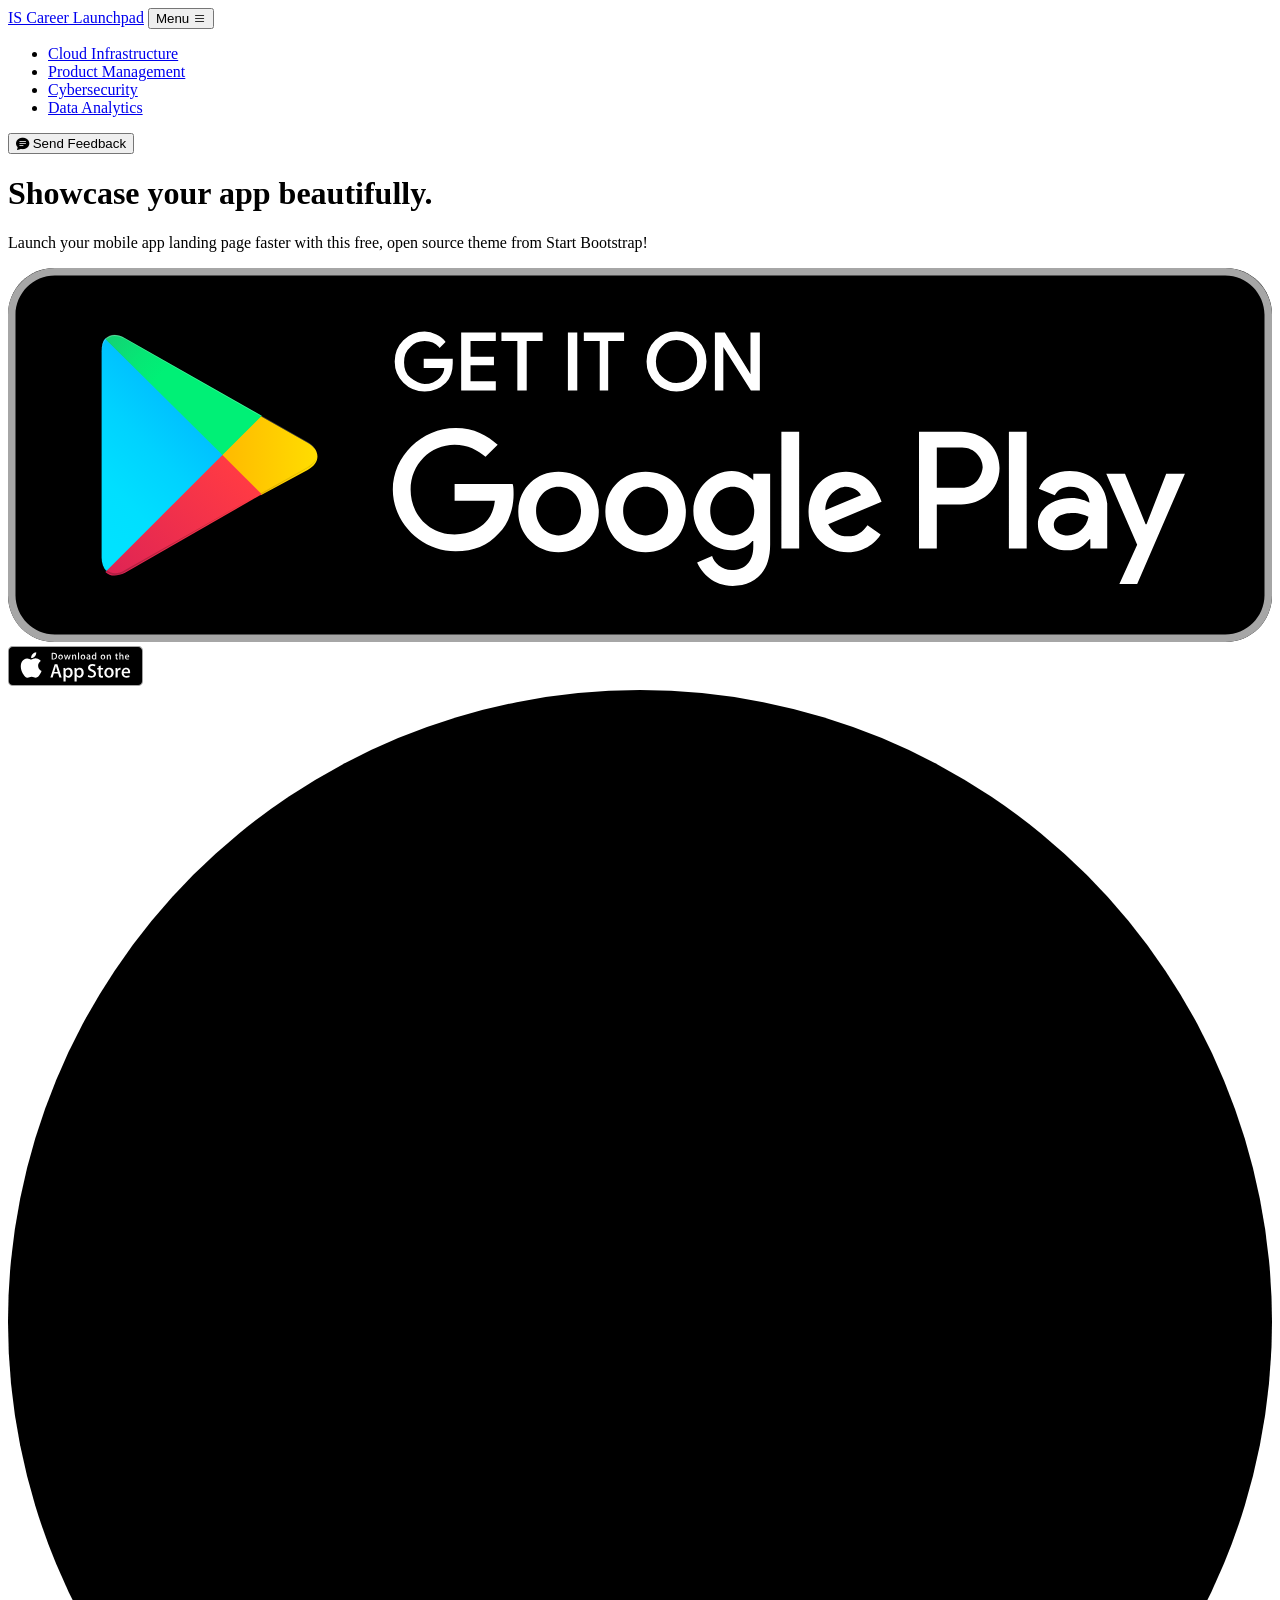
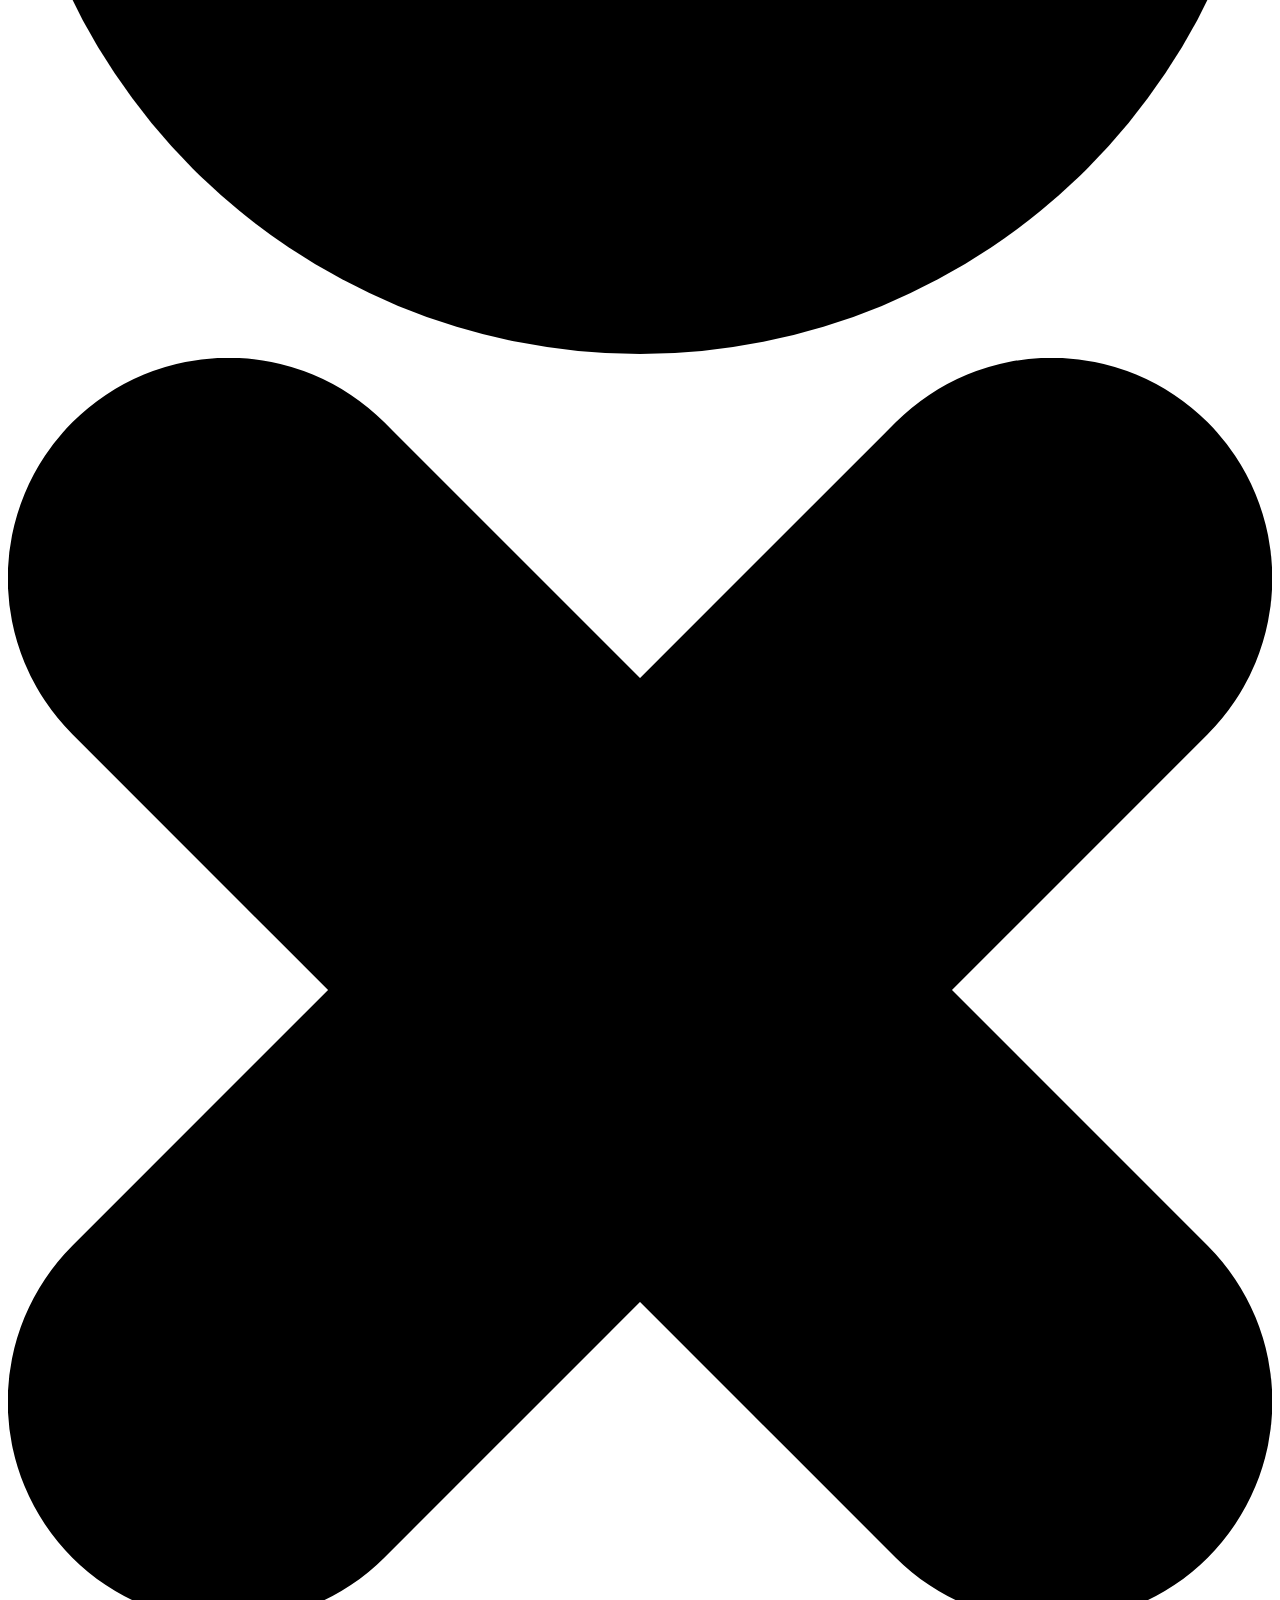
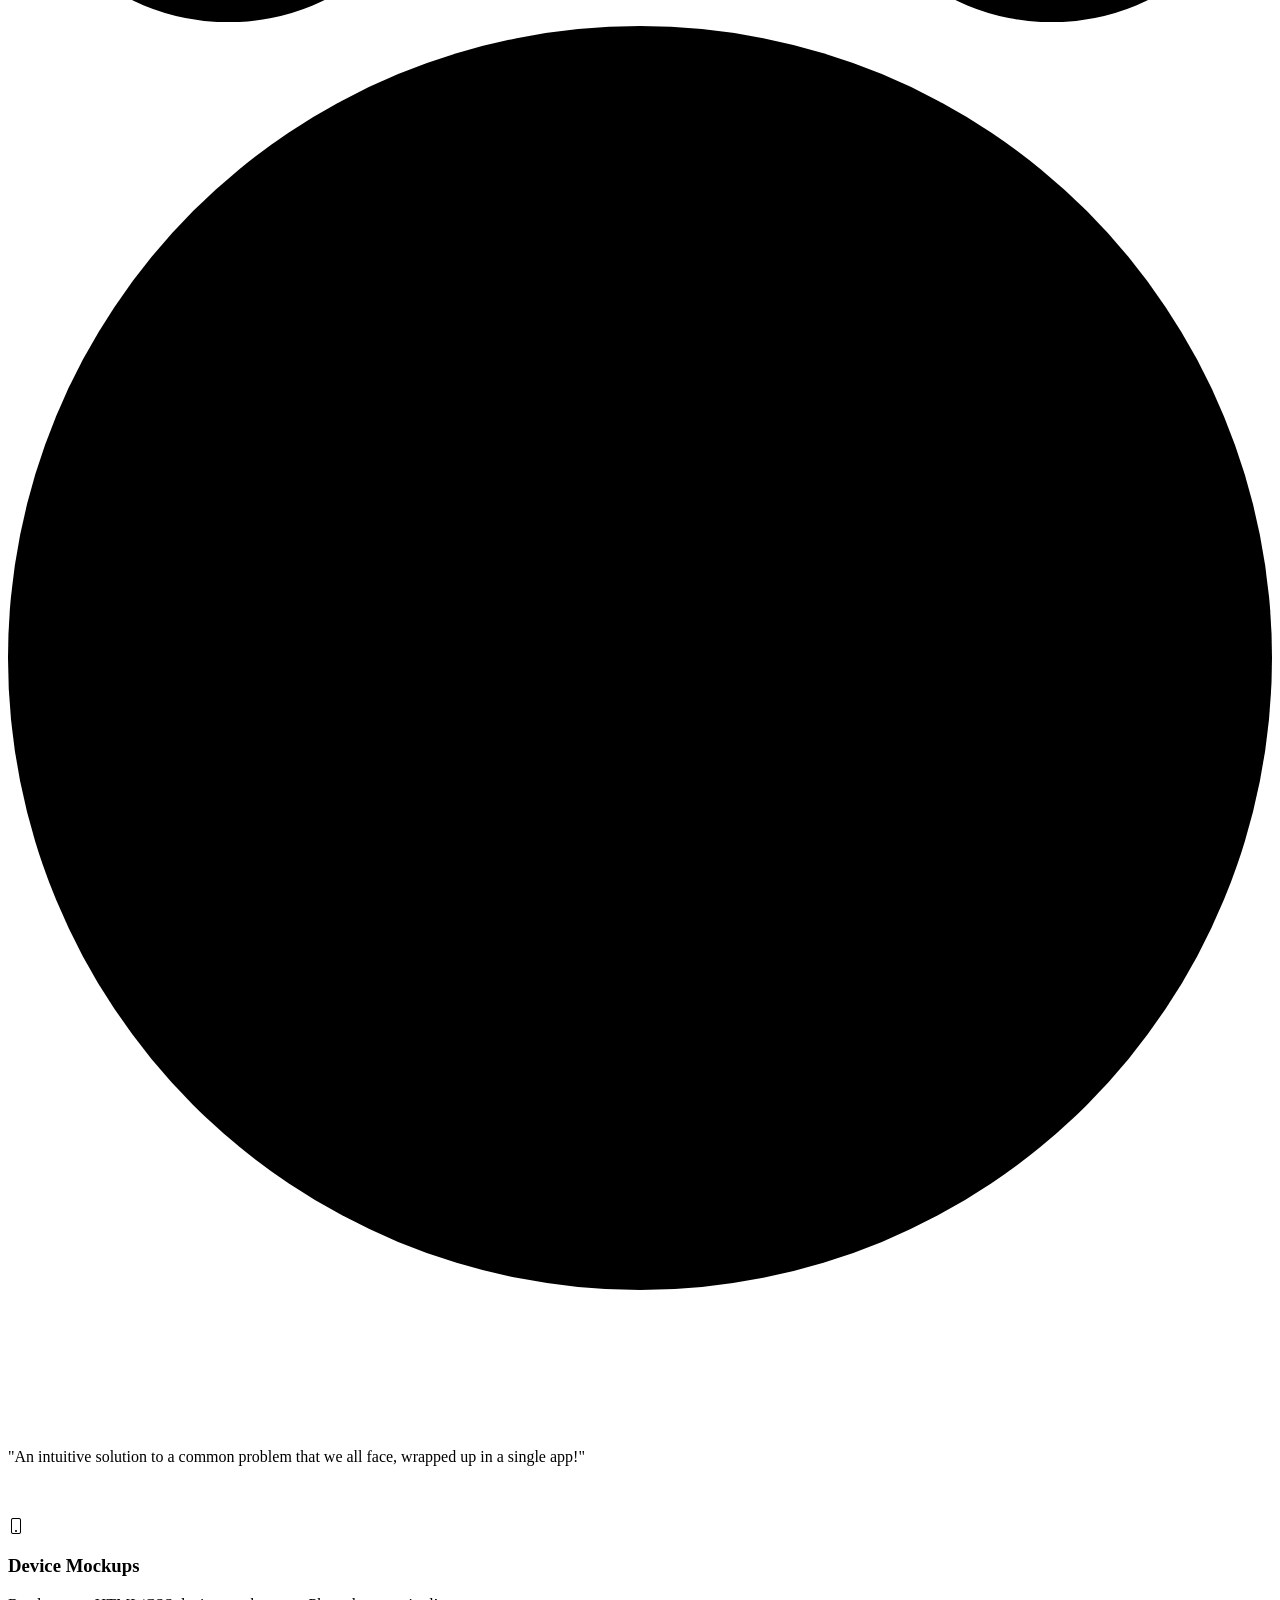
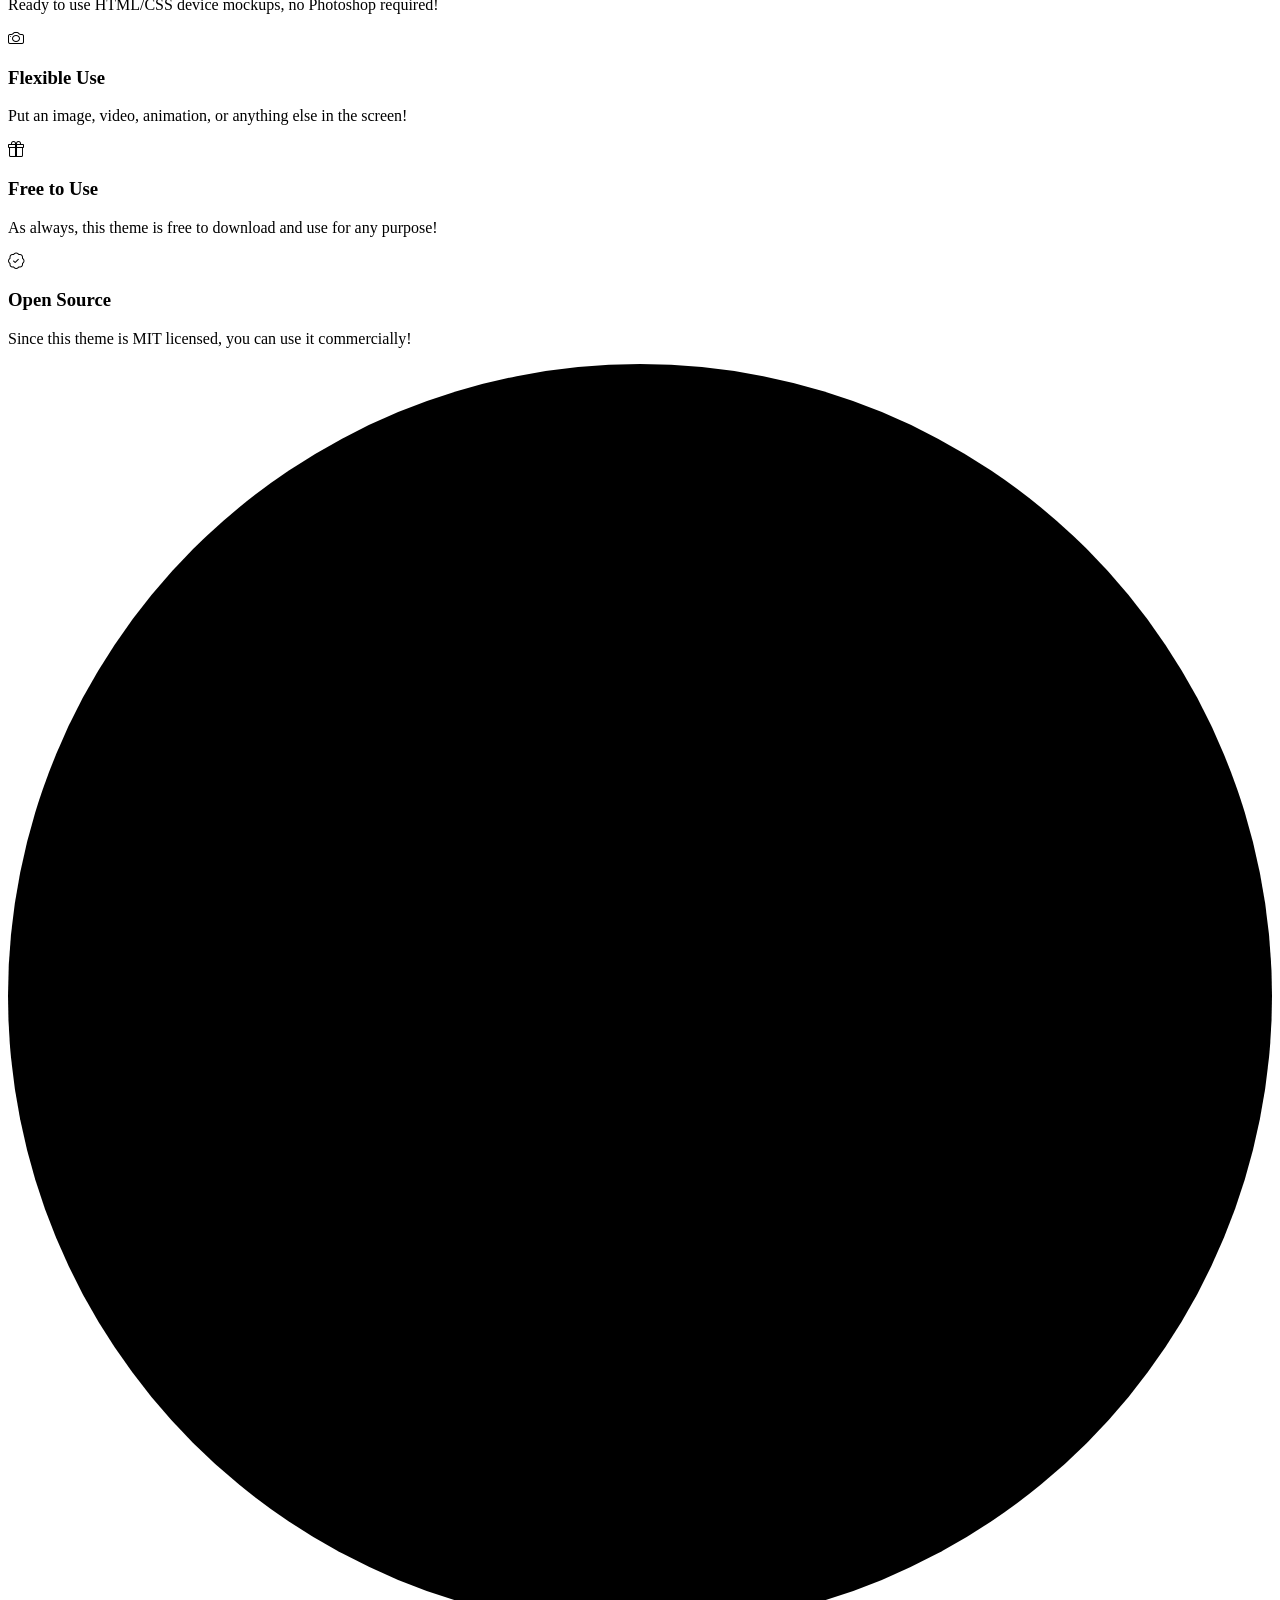
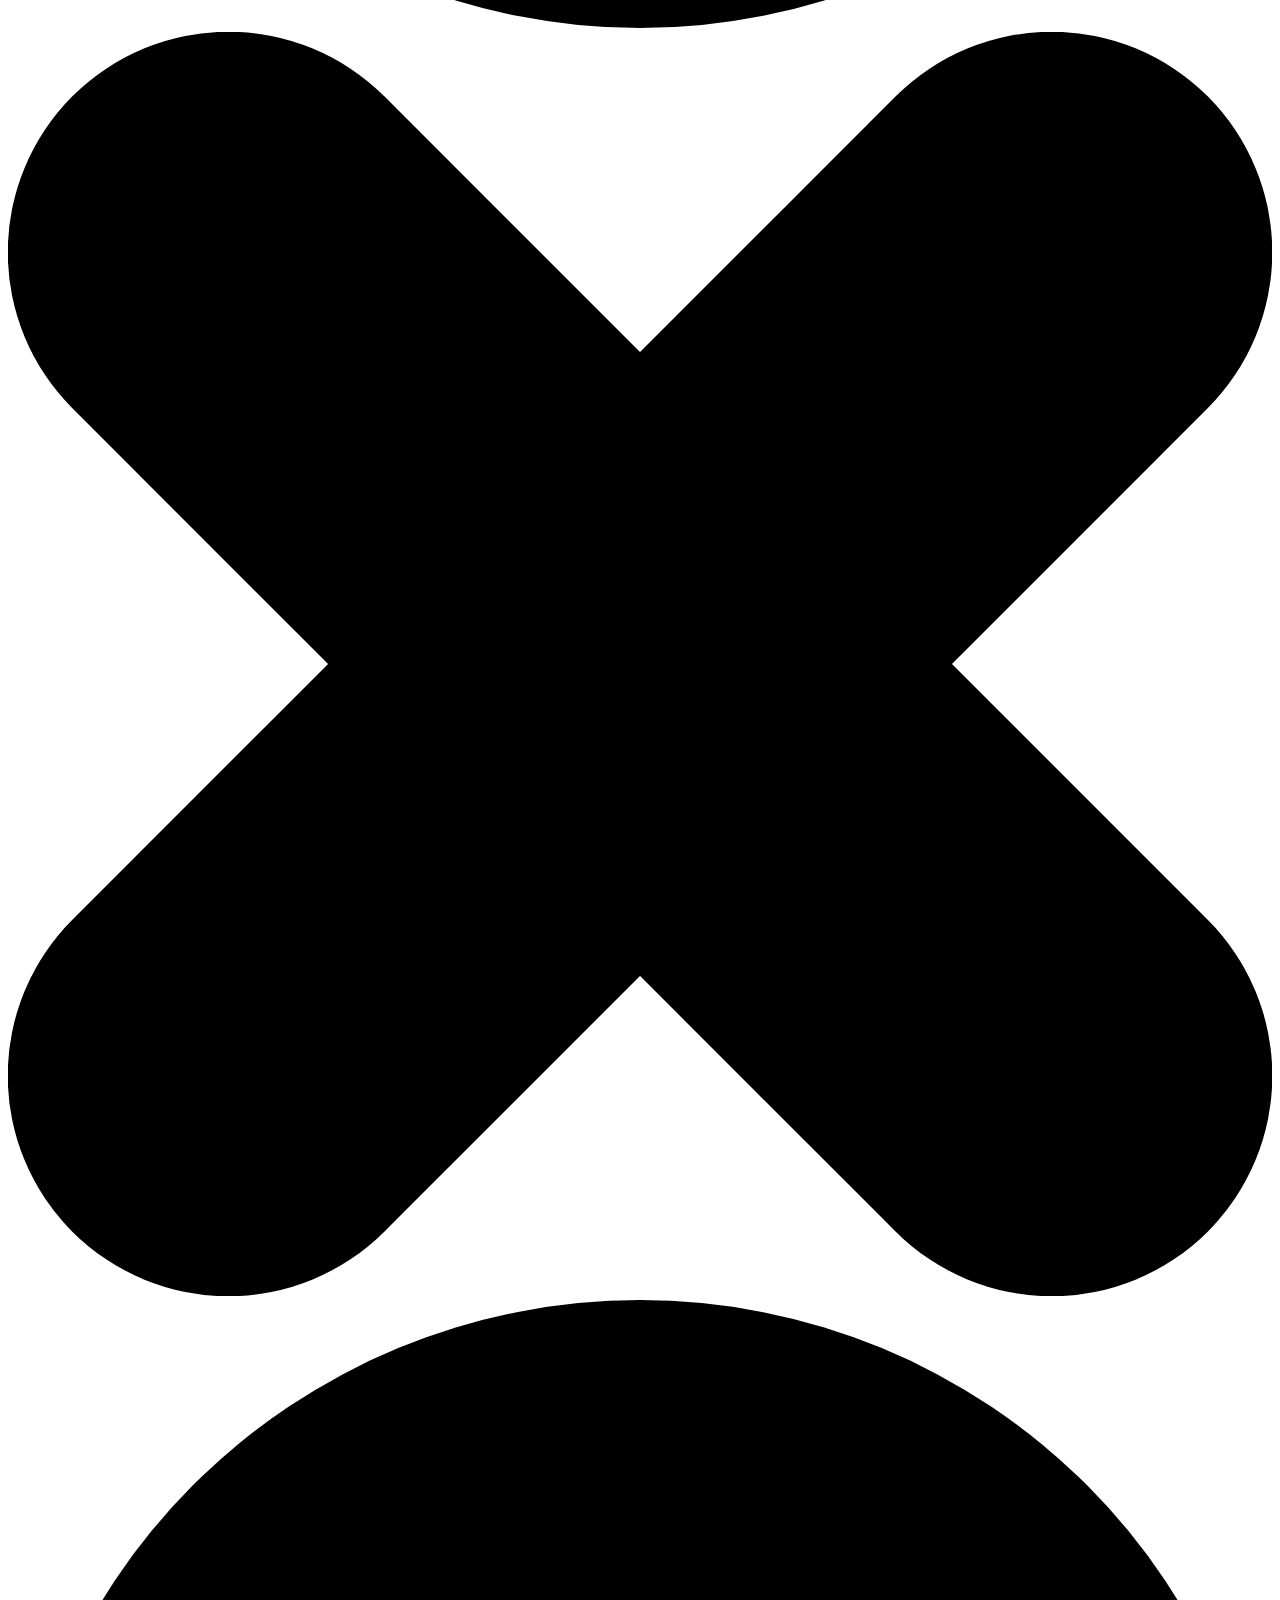
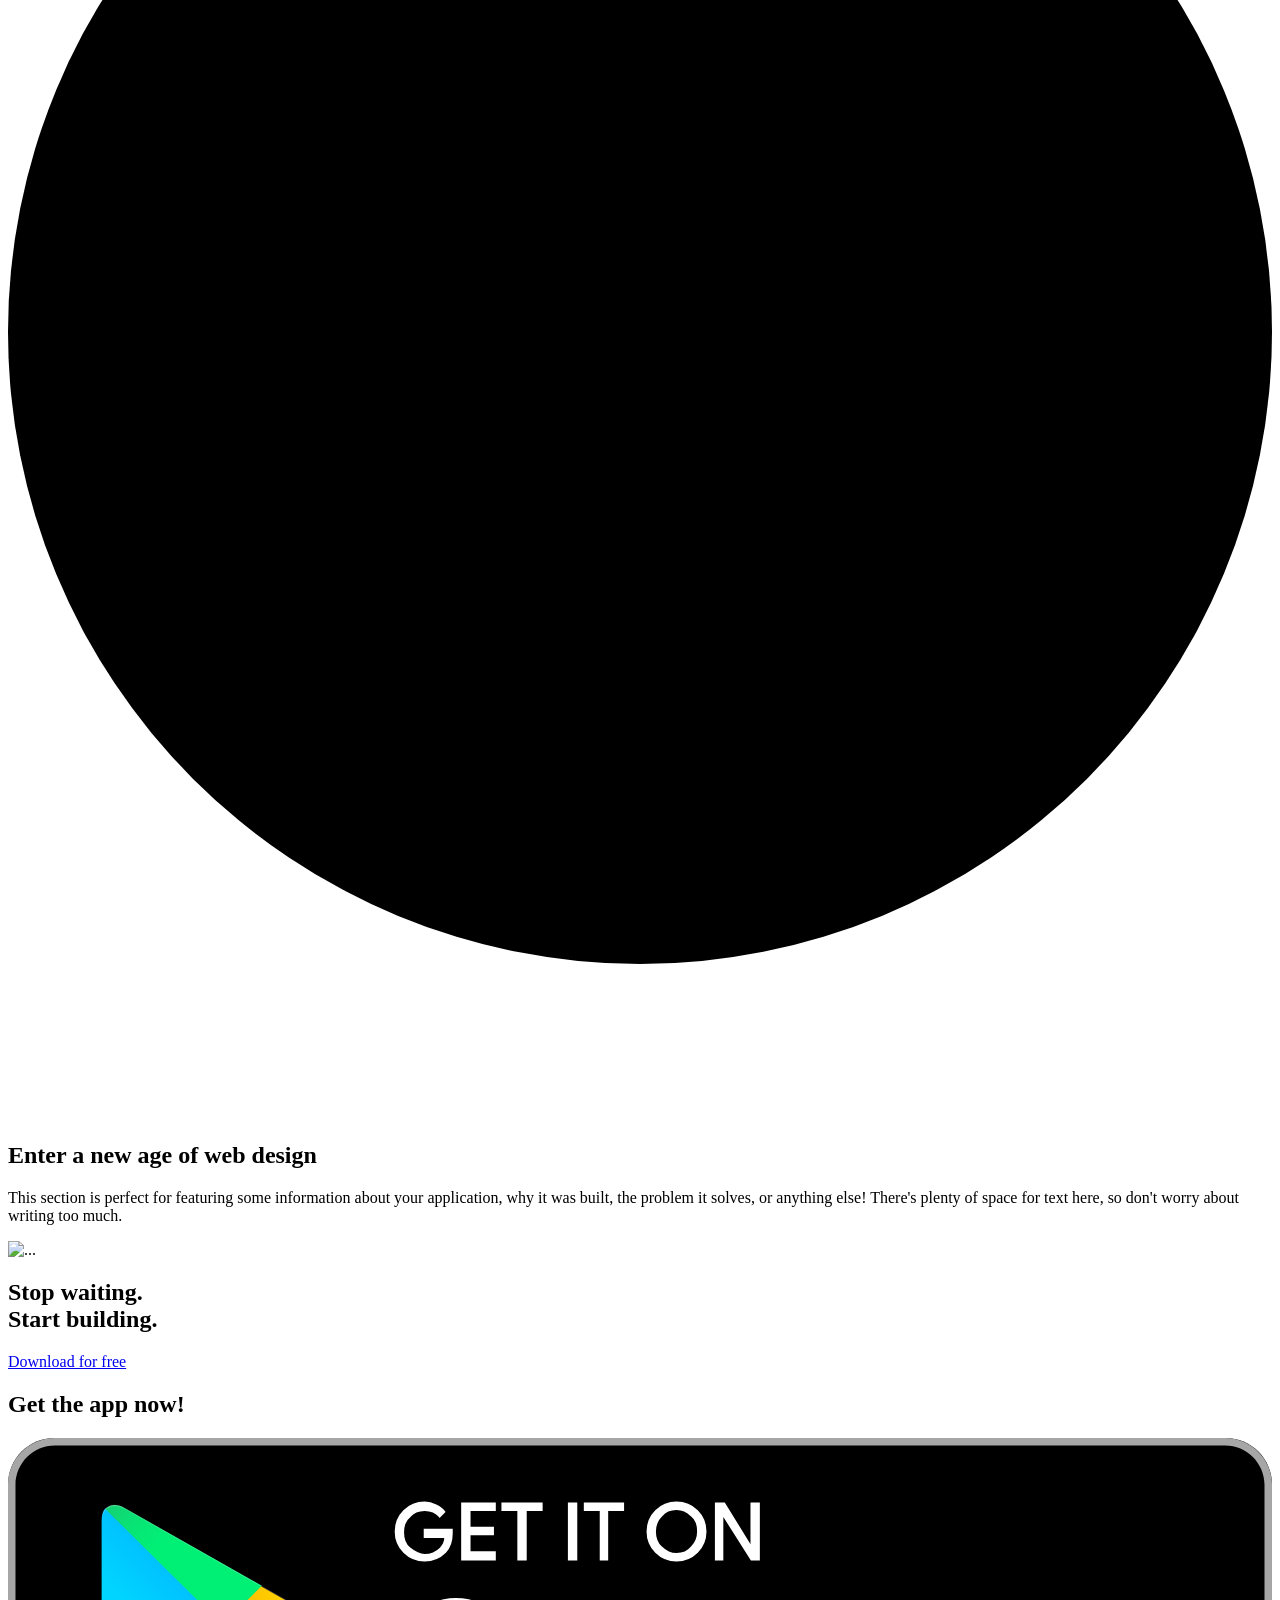
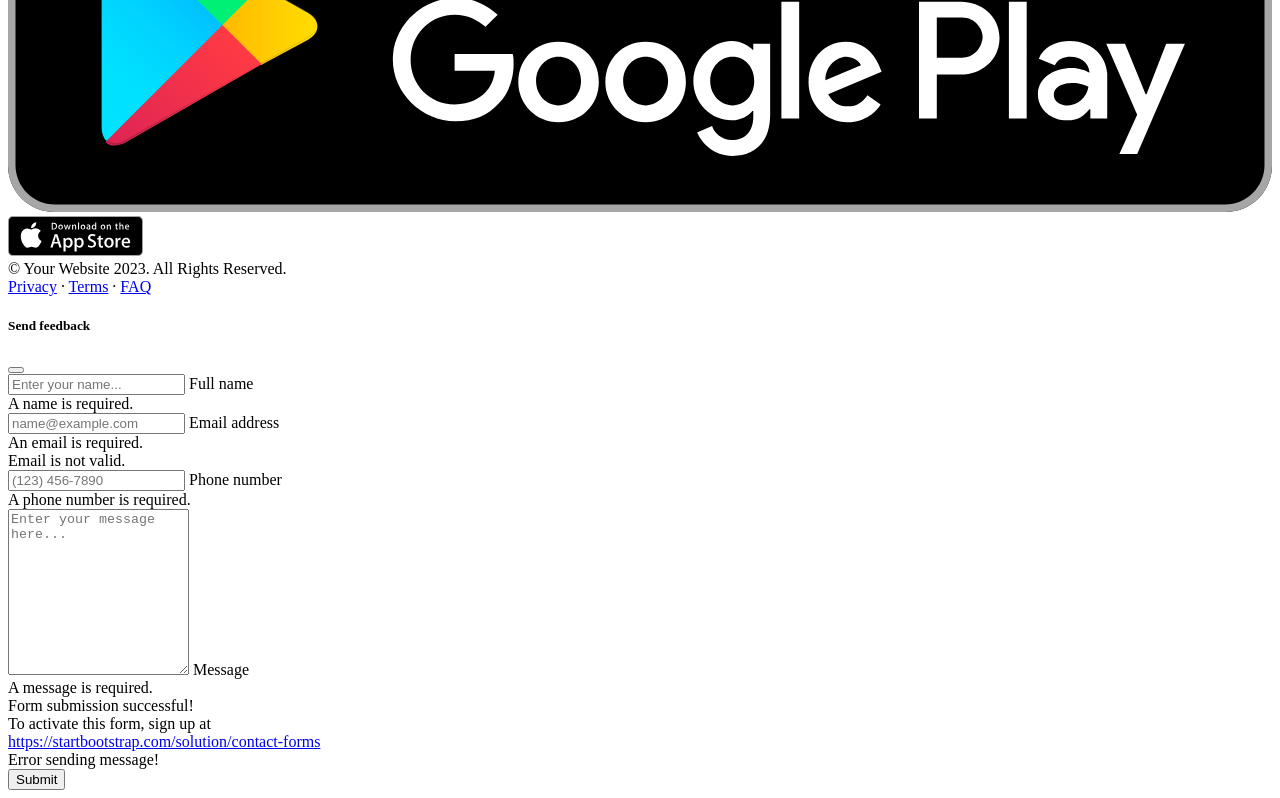
==== index.html @ 911bd3ef "Changed tab title and header names" ====
<!DOCTYPE html>
<html lang="en">
    <head>
        <meta charset="utf-8" />
        <meta name="viewport" content="width=device-width, initial-scale=1, shrink-to-fit=no" />
        <meta name="description" content="Vibe-Coded Site :D" />
        <meta name="author" content="Section 03-01" />
        <title>IS Career Launchpad</title>
        <link rel="icon" type="image/x-icon" href="assets/favicon.ico" />
        <!-- Bootstrap icons-->
        <link href="https://cdn.jsdelivr.net/npm/bootstrap-icons@1.5.0/font/bootstrap-icons.css" rel="stylesheet" />
        <!-- Google fonts-->
        <link rel="preconnect" href="https://fonts.gstatic.com" />
        <link href="https://fonts.googleapis.com/css2?family=Newsreader:ital,wght@0,600;1,600&amp;display=swap" rel="stylesheet" />
        <link href="https://fonts.googleapis.com/css2?family=Mulish:ital,wght@0,300;0,500;0,600;0,700;1,300;1,500;1,600;1,700&amp;display=swap" rel="stylesheet" />
        <link href="https://fonts.googleapis.com/css2?family=Kanit:ital,wght@0,400;1,400&amp;display=swap" rel="stylesheet" />
        <!-- Core theme CSS (includes Bootstrap)-->
        <link href="css/styles.css" rel="stylesheet" />
    </head>
    <body id="page-top">
        <!-- Navigation-->
        <nav class="navbar navbar-expand-lg navbar-light fixed-top shadow-sm" id="mainNav">
            <div class="container px-5">
                <a class="navbar-brand fw-bold" href="#page-top">IS Career Launchpad</a>
                <button class="navbar-toggler" type="button" data-bs-toggle="collapse" data-bs-target="#navbarResponsive" aria-controls="navbarResponsive" aria-expanded="false" aria-label="Toggle navigation">
                    Menu
                    <i class="bi-list"></i>
                </button>
                <div class="collapse navbar-collapse" id="navbarResponsive">
                    <ul class="navbar-nav ms-auto me-4 my-3 my-lg-0">
                        <li class="nav-item"><a class="nav-link me-lg-3" href="/pages/cloud.html">Cloud Infrastructure</a></li>
                        <li class="nav-item"><a class="nav-link me-lg-3" href="/pages/product.html">Product Management</a></li>
                        <li class="nav-item"><a class="nav-link me-lg-3" href="/pages/cyber.html">Cybersecurity</a></li>
                        <li class="nav-item"><a class="nav-link me-lg-3" href="/pages/data.html">Data Analytics</a></li>
                    </ul>
                    <button class="btn btn-primary rounded-pill px-3 mb-2 mb-lg-0" data-bs-toggle="modal" data-bs-target="#feedbackModal">
                        <span class="d-flex align-items-center">
                            <i class="bi-chat-text-fill me-2"></i>
                            <span class="small">Send Feedback</span>
                        </span>
                    </button>
                </div>
            </div>
        </nav>
        <!-- Mashead header-->
        <header class="masthead">
            <div class="container px-5">
                <div class="row gx-5 align-items-center">
                    <div class="col-lg-6">
                        <!-- Mashead text and app badges-->
                        <div class="mb-5 mb-lg-0 text-center text-lg-start">
                            <h1 class="display-1 lh-1 mb-3">Showcase your app beautifully.</h1>
                            <p class="lead fw-normal text-muted mb-5">Launch your mobile app landing page faster with this free, open source theme from Start Bootstrap!</p>
                            <div class="d-flex flex-column flex-lg-row align-items-center">
                                <a class="me-lg-3 mb-4 mb-lg-0" href="#!"><img class="app-badge" src="assets/img/google-play-badge.svg" alt="..." /></a>
                                <a href="#!"><img class="app-badge" src="assets/img/app-store-badge.svg" alt="..." /></a>
                            </div>
                        </div>
                    </div>
                    <div class="col-lg-6">
                        <!-- Masthead device mockup feature-->
                        <div class="masthead-device-mockup">
                            <svg class="circle" viewBox="0 0 100 100" xmlns="http://www.w3.org/2000/svg">
                                <defs>
                                    <linearGradient id="circleGradient" gradientTransform="rotate(45)">
                                        <stop class="gradient-start-color" offset="0%"></stop>
                                        <stop class="gradient-end-color" offset="100%"></stop>
                                    </linearGradient>
                                </defs>
                                <circle cx="50" cy="50" r="50"></circle></svg
                            ><svg class="shape-1 d-none d-sm-block" viewBox="0 0 240.83 240.83" xmlns="http://www.w3.org/2000/svg">
                                <rect x="-32.54" y="78.39" width="305.92" height="84.05" rx="42.03" transform="translate(120.42 -49.88) rotate(45)"></rect>
                                <rect x="-32.54" y="78.39" width="305.92" height="84.05" rx="42.03" transform="translate(-49.88 120.42) rotate(-45)"></rect></svg
                            ><svg class="shape-2 d-none d-sm-block" viewBox="0 0 100 100" xmlns="http://www.w3.org/2000/svg"><circle cx="50" cy="50" r="50"></circle></svg>
                            <div class="device-wrapper">
                                <div class="device" data-device="iPhoneX" data-orientation="portrait" data-color="black">
                                    <div class="screen bg-black">
                                        <!-- PUT CONTENTS HERE:-->
                                        <!-- * * This can be a video, image, or just about anything else.-->
                                        <!-- * * Set the max width of your media to 100% and the height to-->
                                        <!-- * * 100% like the demo example below.-->
                                        <video muted="muted" autoplay="" loop="" style="max-width: 100%; height: 100%"><source src="assets/img/demo-screen.mp4" type="video/mp4" /></video>
                                    </div>
                                </div>
                            </div>
                        </div>
                    </div>
                </div>
            </div>
        </header>
        <!-- Quote/testimonial aside-->
        <aside class="text-center bg-gradient-primary-to-secondary">
            <div class="container px-5">
                <div class="row gx-5 justify-content-center">
                    <div class="col-xl-8">
                        <div class="h2 fs-1 text-white mb-4">"An intuitive solution to a common problem that we all face, wrapped up in a single app!"</div>
                        <img src="assets/img/tnw-logo.svg" alt="..." style="height: 3rem" />
                    </div>
                </div>
            </div>
        </aside>
        <!-- App features section-->
        <section id="features">
            <div class="container px-5">
                <div class="row gx-5 align-items-center">
                    <div class="col-lg-8 order-lg-1 mb-5 mb-lg-0">
                        <div class="container-fluid px-5">
                            <div class="row gx-5">
                                <div class="col-md-6 mb-5">
                                    <!-- Feature item-->
                                    <div class="text-center">
                                        <i class="bi-phone icon-feature text-gradient d-block mb-3"></i>
                                        <h3 class="font-alt">Device Mockups</h3>
                                        <p class="text-muted mb-0">Ready to use HTML/CSS device mockups, no Photoshop required!</p>
                                    </div>
                                </div>
                                <div class="col-md-6 mb-5">
                                    <!-- Feature item-->
                                    <div class="text-center">
                                        <i class="bi-camera icon-feature text-gradient d-block mb-3"></i>
                                        <h3 class="font-alt">Flexible Use</h3>
                                        <p class="text-muted mb-0">Put an image, video, animation, or anything else in the screen!</p>
                                    </div>
                                </div>
                            </div>
                            <div class="row">
                                <div class="col-md-6 mb-5 mb-md-0">
                                    <!-- Feature item-->
                                    <div class="text-center">
                                        <i class="bi-gift icon-feature text-gradient d-block mb-3"></i>
                                        <h3 class="font-alt">Free to Use</h3>
                                        <p class="text-muted mb-0">As always, this theme is free to download and use for any purpose!</p>
                                    </div>
                                </div>
                                <div class="col-md-6">
                                    <!-- Feature item-->
                                    <div class="text-center">
                                        <i class="bi-patch-check icon-feature text-gradient d-block mb-3"></i>
                                        <h3 class="font-alt">Open Source</h3>
                                        <p class="text-muted mb-0">Since this theme is MIT licensed, you can use it commercially!</p>
                                    </div>
                                </div>
                            </div>
                        </div>
                    </div>
                    <div class="col-lg-4 order-lg-0">
                        <!-- Features section device mockup-->
                        <div class="features-device-mockup">
                            <svg class="circle" viewBox="0 0 100 100" xmlns="http://www.w3.org/2000/svg">
                                <defs>
                                    <linearGradient id="circleGradient" gradientTransform="rotate(45)">
                                        <stop class="gradient-start-color" offset="0%"></stop>
                                        <stop class="gradient-end-color" offset="100%"></stop>
                                    </linearGradient>
                                </defs>
                                <circle cx="50" cy="50" r="50"></circle></svg
                            ><svg class="shape-1 d-none d-sm-block" viewBox="0 0 240.83 240.83" xmlns="http://www.w3.org/2000/svg">
                                <rect x="-32.54" y="78.39" width="305.92" height="84.05" rx="42.03" transform="translate(120.42 -49.88) rotate(45)"></rect>
                                <rect x="-32.54" y="78.39" width="305.92" height="84.05" rx="42.03" transform="translate(-49.88 120.42) rotate(-45)"></rect></svg
                            ><svg class="shape-2 d-none d-sm-block" viewBox="0 0 100 100" xmlns="http://www.w3.org/2000/svg"><circle cx="50" cy="50" r="50"></circle></svg>
                            <div class="device-wrapper">
                                <div class="device" data-device="iPhoneX" data-orientation="portrait" data-color="black">
                                    <div class="screen bg-black">
                                        <!-- PUT CONTENTS HERE:-->
                                        <!-- * * This can be a video, image, or just about anything else.-->
                                        <!-- * * Set the max width of your media to 100% and the height to-->
                                        <!-- * * 100% like the demo example below.-->
                                        <video muted="muted" autoplay="" loop="" style="max-width: 100%; height: 100%"><source src="assets/img/demo-screen.mp4" type="video/mp4" /></video>
                                    </div>
                                </div>
                            </div>
                        </div>
                    </div>
                </div>
            </div>
        </section>
        <!-- Basic features section-->
        <section class="bg-light">
            <div class="container px-5">
                <div class="row gx-5 align-items-center justify-content-center justify-content-lg-between">
                    <div class="col-12 col-lg-5">
                        <h2 class="display-4 lh-1 mb-4">Enter a new age of web design</h2>
                        <p class="lead fw-normal text-muted mb-5 mb-lg-0">This section is perfect for featuring some information about your application, why it was built, the problem it solves, or anything else! There's plenty of space for text here, so don't worry about writing too much.</p>
                    </div>
                    <div class="col-sm-8 col-md-6">
                        <div class="px-5 px-sm-0"><img class="img-fluid rounded-circle" src="https://source.unsplash.com/u8Jn2rzYIps/900x900" alt="..." /></div>
                    </div>
                </div>
            </div>
        </section>
        <!-- Call to action section-->
        <section class="cta">
            <div class="cta-content">
                <div class="container px-5">
                    <h2 class="text-white display-1 lh-1 mb-4">
                        Stop waiting.
                        <br />
                        Start building.
                    </h2>
                    <a class="btn btn-outline-light py-3 px-4 rounded-pill" href="https://startbootstrap.com/theme/new-age" target="_blank">Download for free</a>
                </div>
            </div>
        </section>
        <!-- App badge section-->
        <section class="bg-gradient-primary-to-secondary" id="download">
            <div class="container px-5">
                <h2 class="text-center text-white font-alt mb-4">Get the app now!</h2>
                <div class="d-flex flex-column flex-lg-row align-items-center justify-content-center">
                    <a class="me-lg-3 mb-4 mb-lg-0" href="#!"><img class="app-badge" src="assets/img/google-play-badge.svg" alt="..." /></a>
                    <a href="#!"><img class="app-badge" src="assets/img/app-store-badge.svg" alt="..." /></a>
                </div>
            </div>
        </section>
        <!-- Footer-->
        <footer class="bg-black text-center py-5">
            <div class="container px-5">
                <div class="text-white-50 small">
                    <div class="mb-2">&copy; Your Website 2023. All Rights Reserved.</div>
                    <a href="#!">Privacy</a>
                    <span class="mx-1">&middot;</span>
                    <a href="#!">Terms</a>
                    <span class="mx-1">&middot;</span>
                    <a href="#!">FAQ</a>
                </div>
            </div>
        </footer>
        <!-- Feedback Modal-->
        <div class="modal fade" id="feedbackModal" tabindex="-1" aria-labelledby="feedbackModalLabel" aria-hidden="true">
            <div class="modal-dialog modal-dialog-centered">
                <div class="modal-content">
                    <div class="modal-header bg-gradient-primary-to-secondary p-4">
                        <h5 class="modal-title font-alt text-white" id="feedbackModalLabel">Send feedback</h5>
                        <button class="btn-close btn-close-white" type="button" data-bs-dismiss="modal" aria-label="Close"></button>
                    </div>
                    <div class="modal-body border-0 p-4">
                        <!-- * * * * * * * * * * * * * * *-->
                        <!-- * * SB Forms Contact Form * *-->
                        <!-- * * * * * * * * * * * * * * *-->
                        <!-- This form is pre-integrated with SB Forms.-->
                        <!-- To make this form functional, sign up at-->
                        <!-- https://startbootstrap.com/solution/contact-forms-->
                        <!-- to get an API token!-->
                        <form id="contactForm" data-sb-form-api-token="API_TOKEN">
                            <!-- Name input-->
                            <div class="form-floating mb-3">
                                <input class="form-control" id="name" type="text" placeholder="Enter your name..." data-sb-validations="required" />
                                <label for="name">Full name</label>
                                <div class="invalid-feedback" data-sb-feedback="name:required">A name is required.</div>
                            </div>
                            <!-- Email address input-->
                            <div class="form-floating mb-3">
                                <input class="form-control" id="email" type="email" placeholder="name@example.com" data-sb-validations="required,email" />
                                <label for="email">Email address</label>
                                <div class="invalid-feedback" data-sb-feedback="email:required">An email is required.</div>
                                <div class="invalid-feedback" data-sb-feedback="email:email">Email is not valid.</div>
                            </div>
                            <!-- Phone number input-->
                            <div class="form-floating mb-3">
                                <input class="form-control" id="phone" type="tel" placeholder="(123) 456-7890" data-sb-validations="required" />
                                <label for="phone">Phone number</label>
                                <div class="invalid-feedback" data-sb-feedback="phone:required">A phone number is required.</div>
                            </div>
                            <!-- Message input-->
                            <div class="form-floating mb-3">
                                <textarea class="form-control" id="message" type="text" placeholder="Enter your message here..." style="height: 10rem" data-sb-validations="required"></textarea>
                                <label for="message">Message</label>
                                <div class="invalid-feedback" data-sb-feedback="message:required">A message is required.</div>
                            </div>
                            <!-- Submit success message-->
                            <!---->
                            <!-- This is what your users will see when the form-->
                            <!-- has successfully submitted-->
                            <div class="d-none" id="submitSuccessMessage">
                                <div class="text-center mb-3">
                                    <div class="fw-bolder">Form submission successful!</div>
                                    To activate this form, sign up at
                                    <br />
                                    <a href="https://startbootstrap.com/solution/contact-forms">https://startbootstrap.com/solution/contact-forms</a>
                                </div>
                            </div>
                            <!-- Submit error message-->
                            <!---->
                            <!-- This is what your users will see when there is-->
                            <!-- an error submitting the form-->
                            <div class="d-none" id="submitErrorMessage"><div class="text-center text-danger mb-3">Error sending message!</div></div>
                            <!-- Submit Button-->
                            <div class="d-grid"><button class="btn btn-primary rounded-pill btn-lg disabled" id="submitButton" type="submit">Submit</button></div>
                        </form>
                    </div>
                </div>
            </div>
        </div>
        <!-- Bootstrap core JS-->
        <script src="https://cdn.jsdelivr.net/npm/bootstrap@5.2.3/dist/js/bootstrap.bundle.min.js"></script>
        <!-- Core theme JS-->
        <script src="js/scripts.js"></script>
        <!-- * * * * * * * * * * * * * * * * * * * * * * * * * * * * * * * * * * * * * * * *-->
        <!-- * *                               SB Forms JS                               * *-->
        <!-- * * Activate your form at https://startbootstrap.com/solution/contact-forms * *-->
        <!-- * * * * * * * * * * * * * * * * * * * * * * * * * * * * * * * * * * * * * * * *-->
        <script src="https://cdn.startbootstrap.com/sb-forms-latest.js"></script>
    </body>
</html>
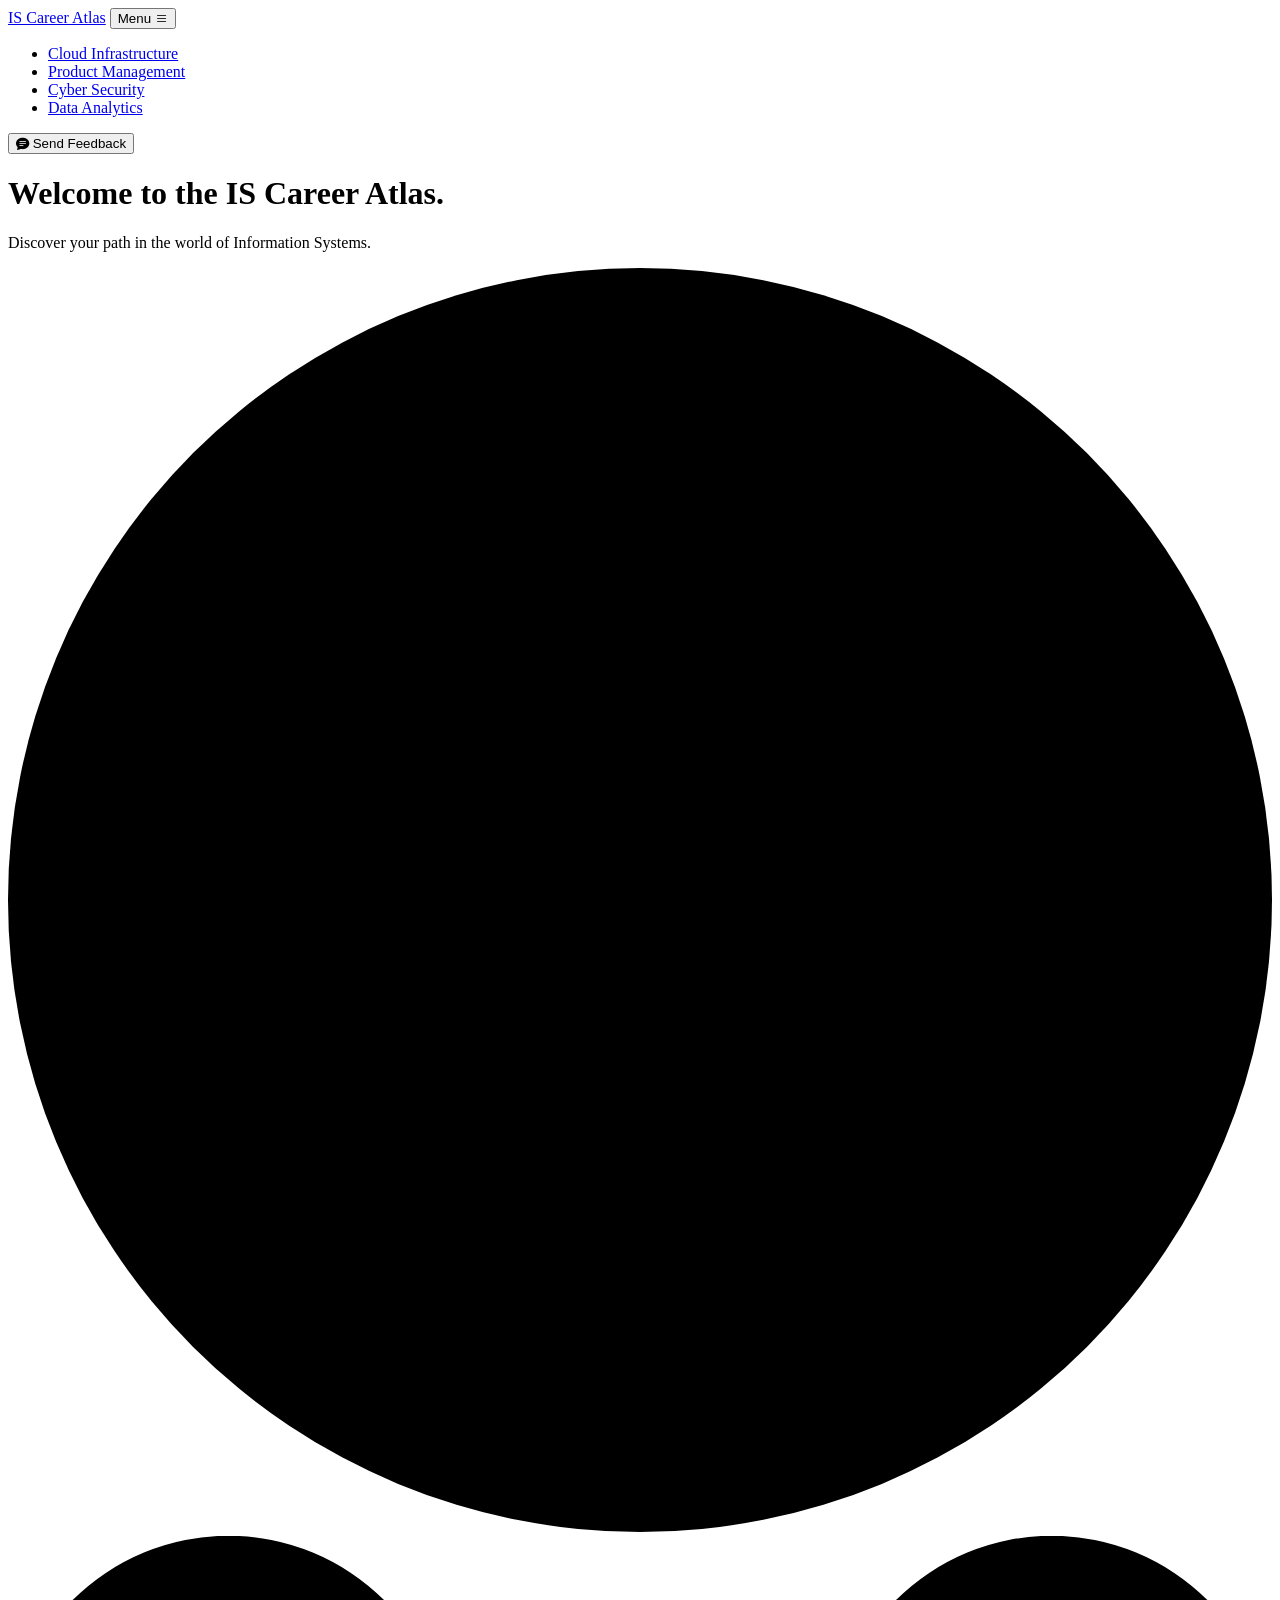
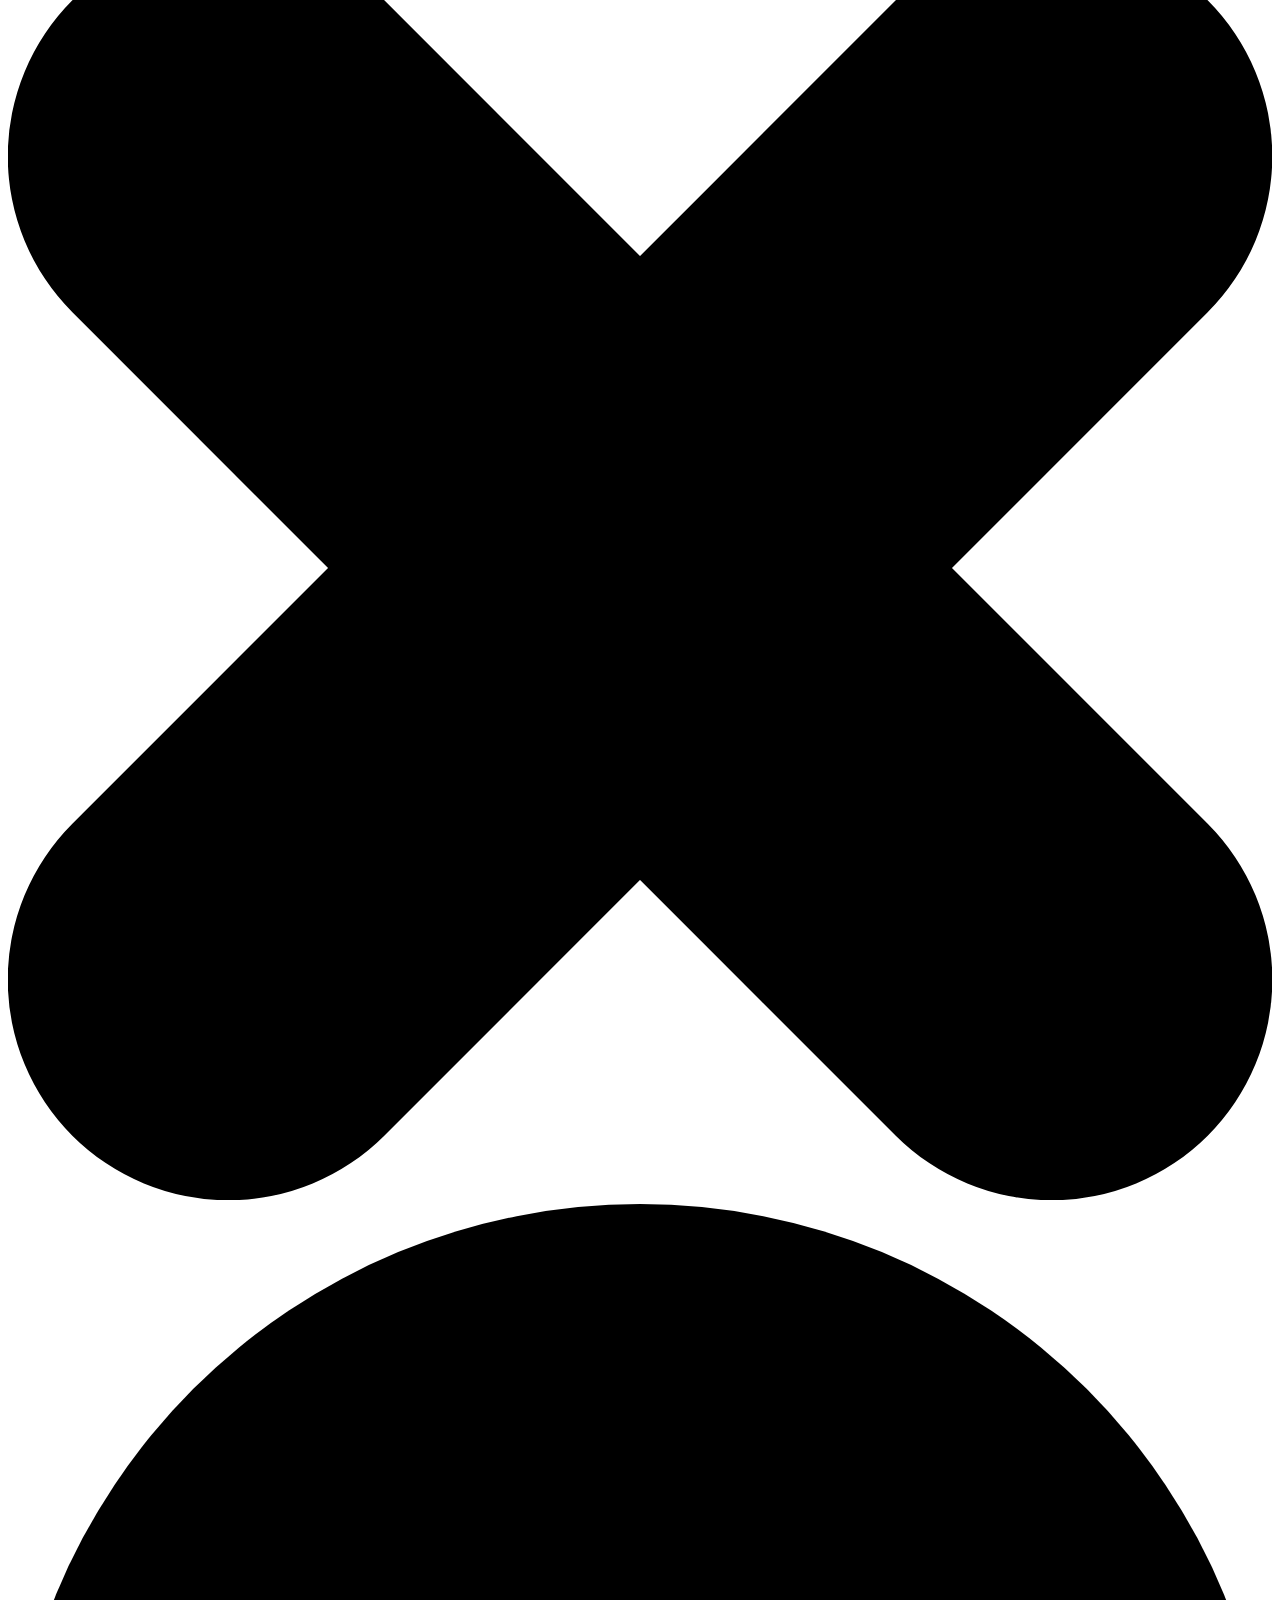
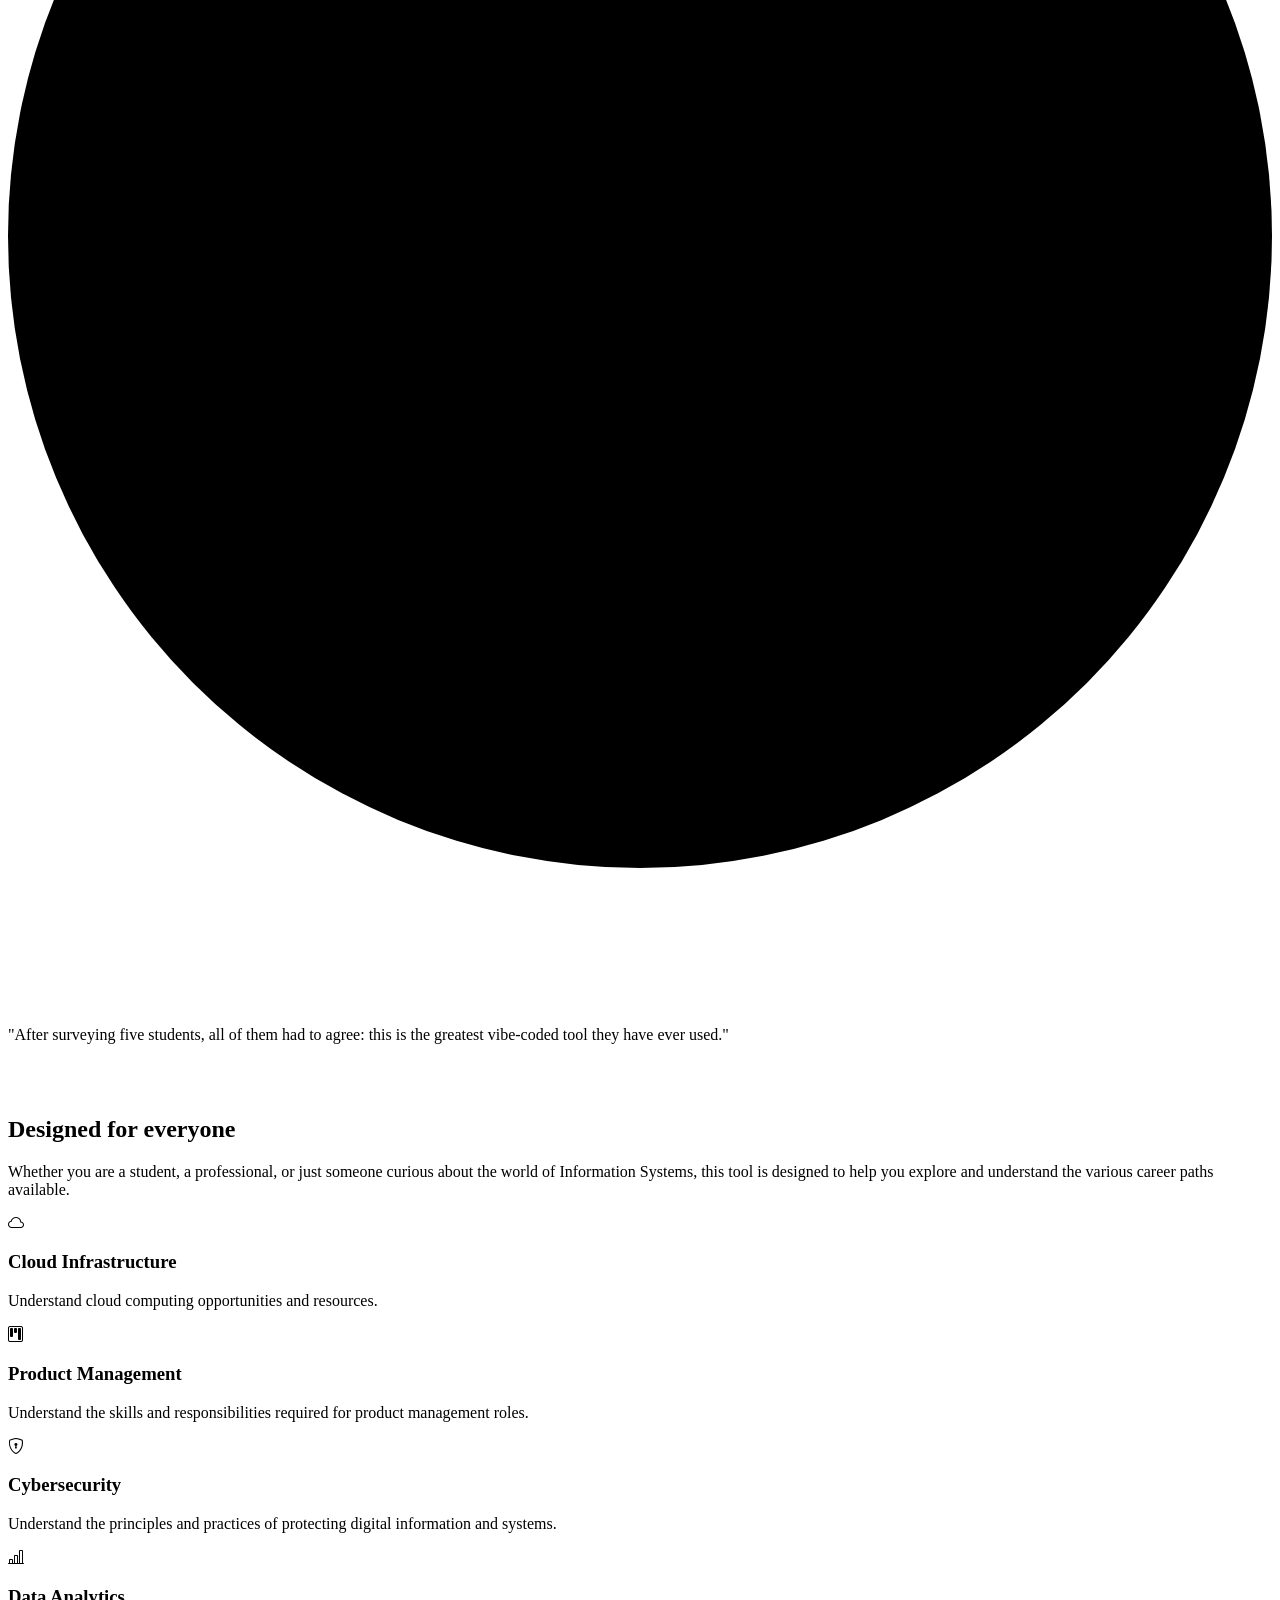
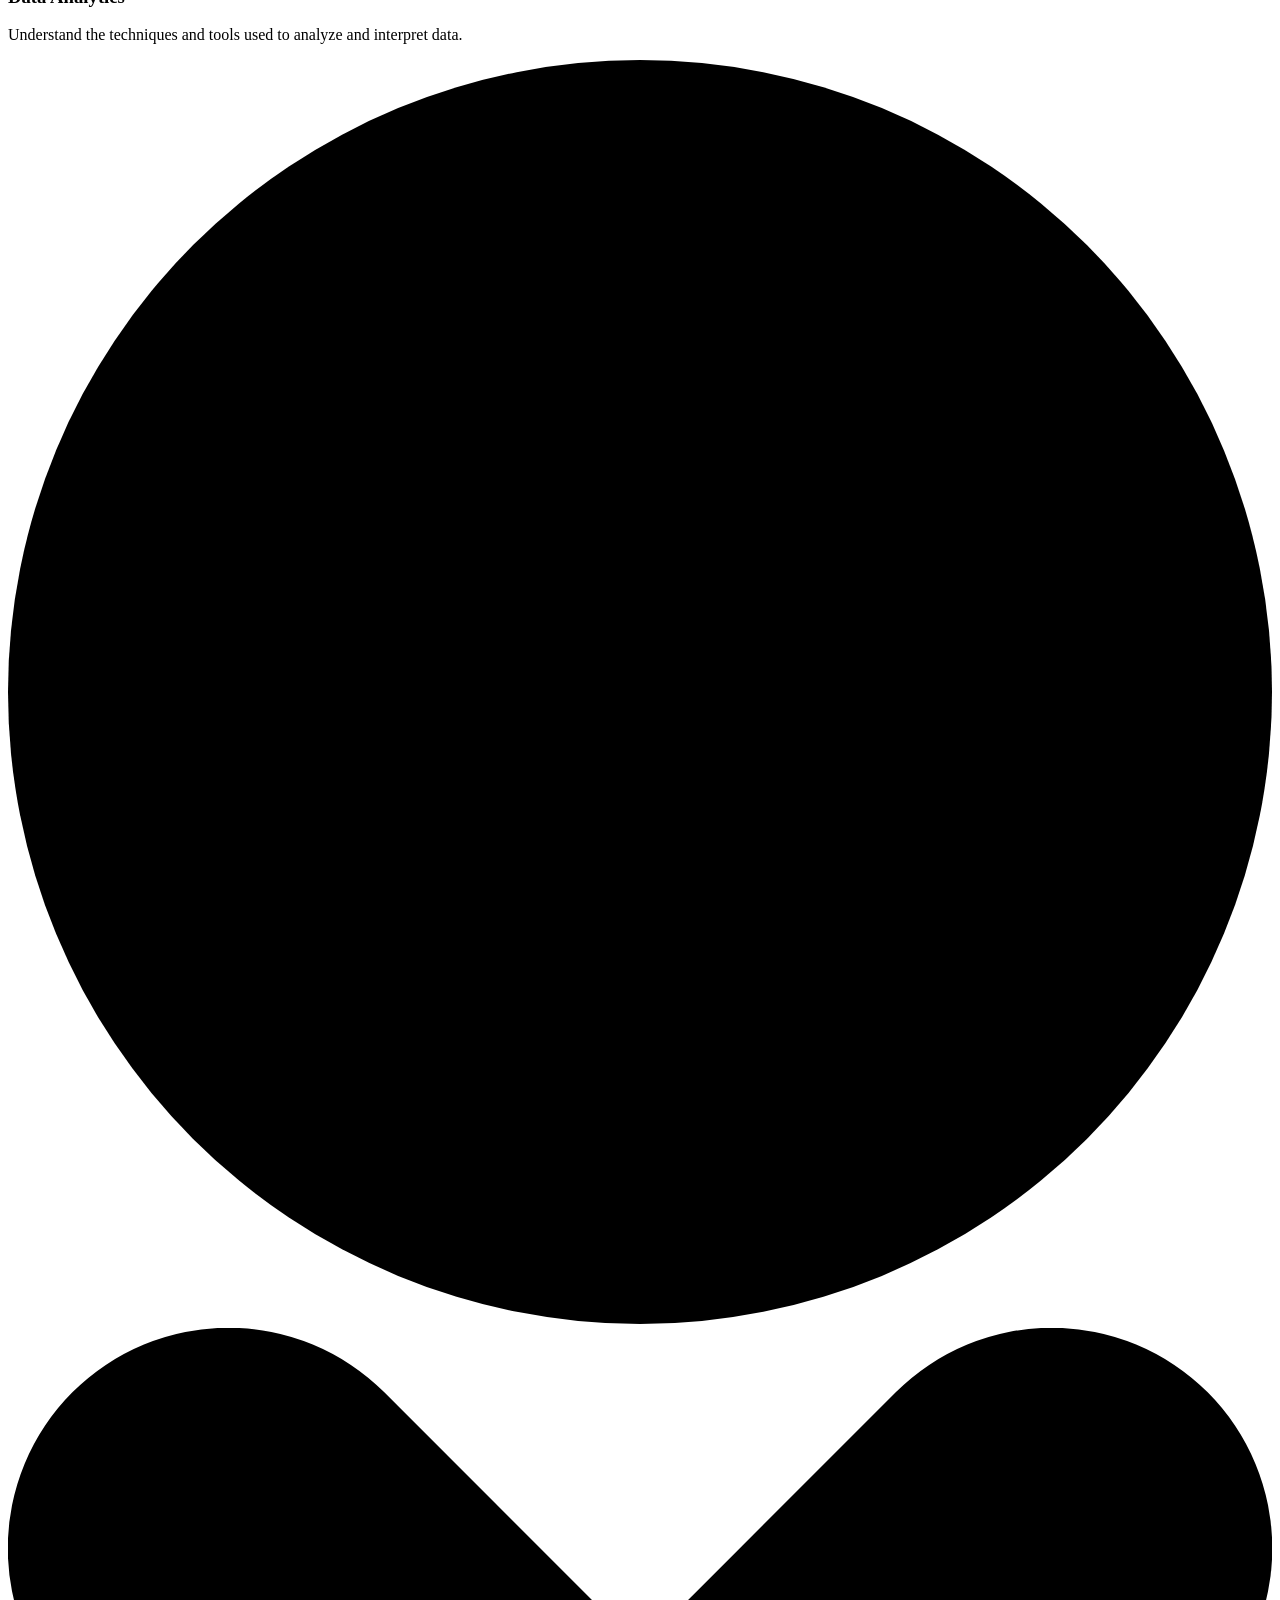
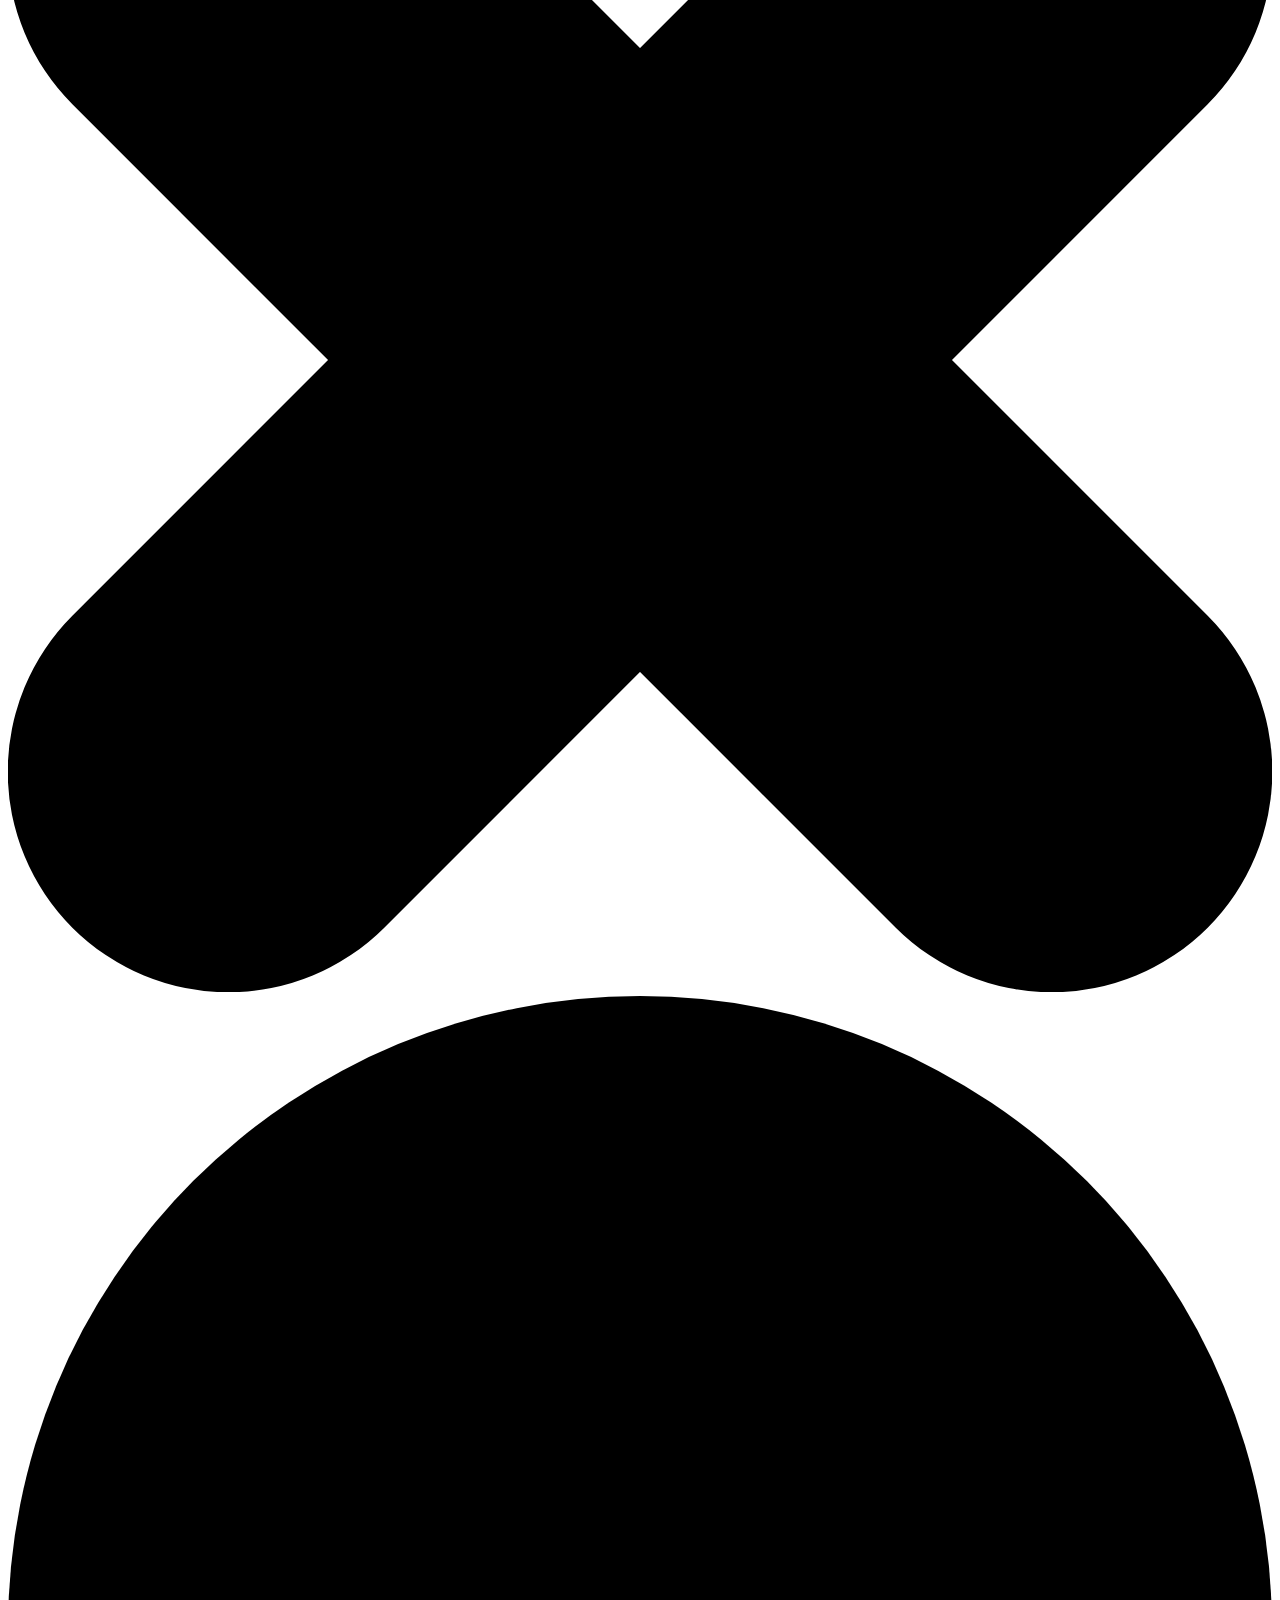
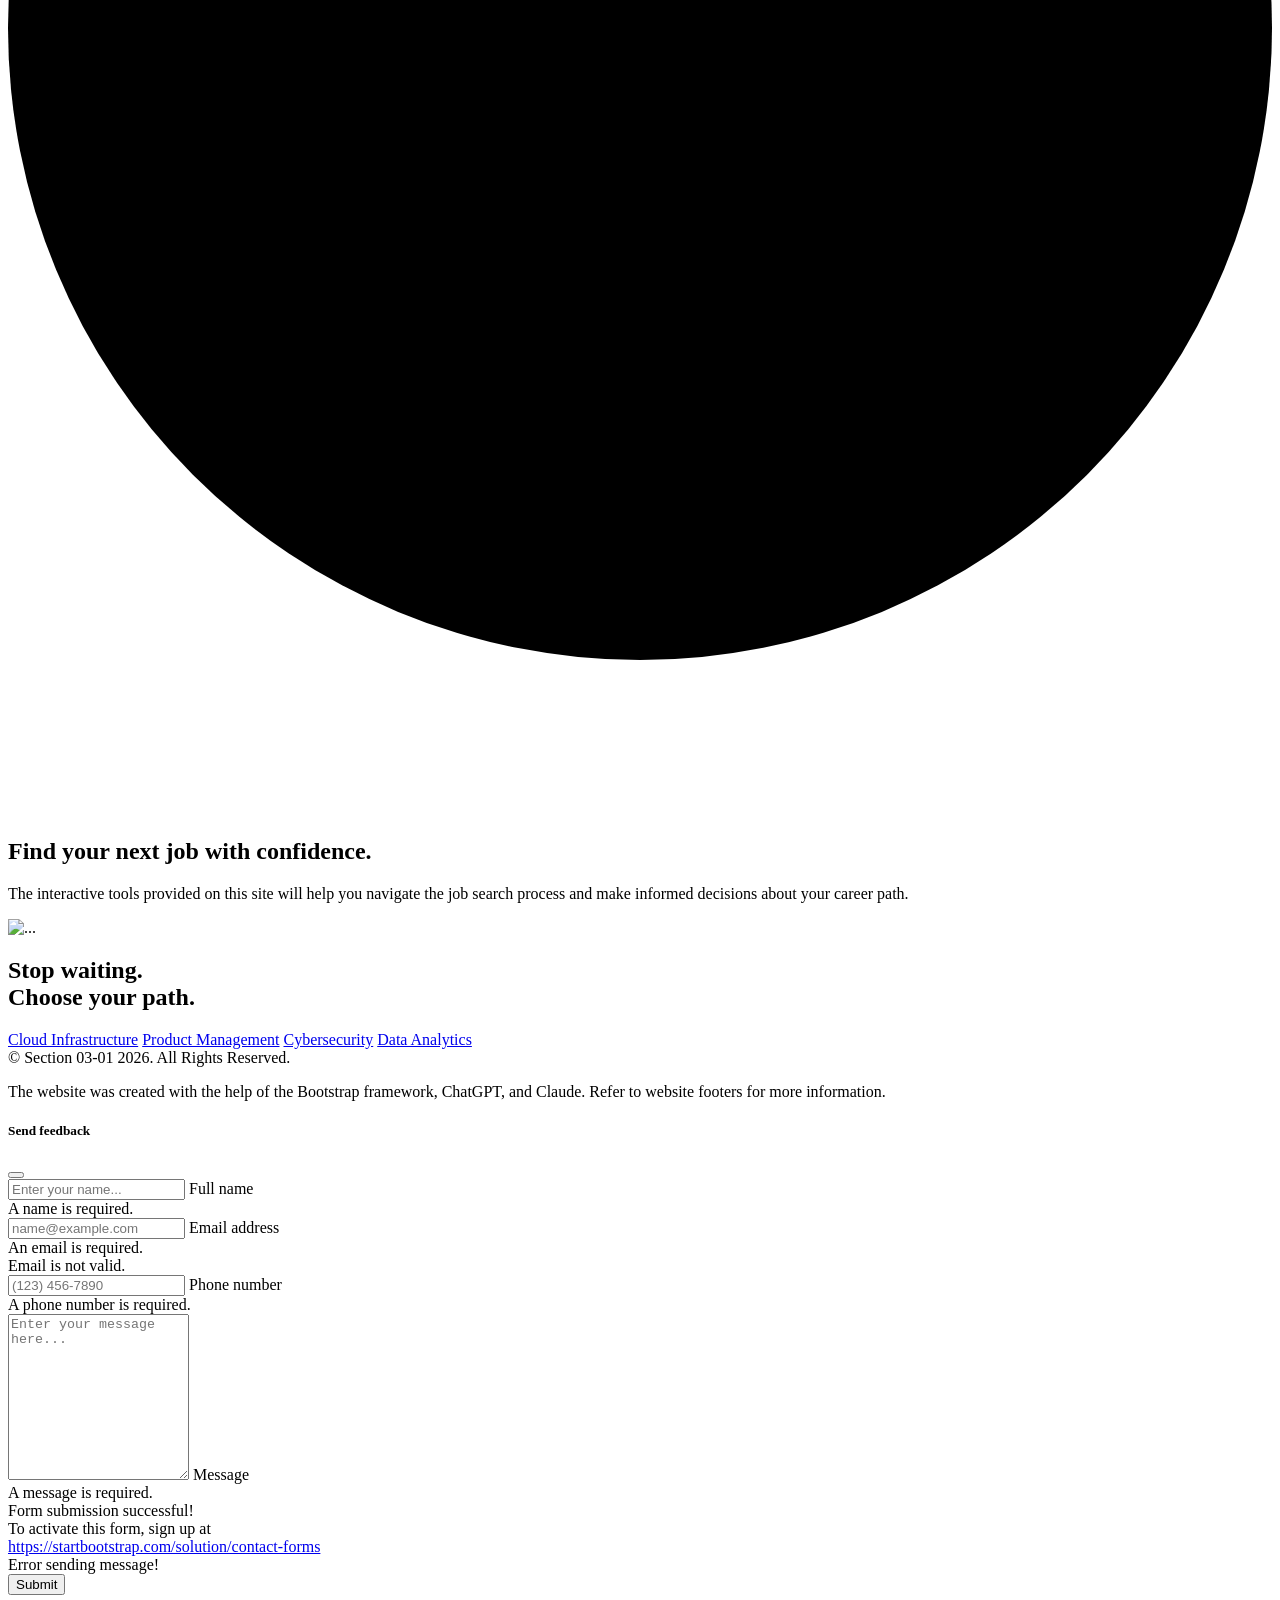
==== commit 2b2f6a5c: "Updated index.html" ====
--- a/index.html
+++ b/index.html
@@ -21,7 +21,7 @@
         <!-- Navigation-->
         <nav class="navbar navbar-expand-lg navbar-light fixed-top shadow-sm" id="mainNav">
             <div class="container px-5">
-                <a class="navbar-brand fw-bold" href="#page-top">IS Career Launchpad</a>
+                <a class="navbar-brand fw-bold" href="#page-top">IS Career Atlas</a>
                 <button class="navbar-toggler" type="button" data-bs-toggle="collapse" data-bs-target="#navbarResponsive" aria-controls="navbarResponsive" aria-expanded="false" aria-label="Toggle navigation">
                     Menu
                     <i class="bi-list"></i>
@@ -30,7 +30,7 @@
                     <ul class="navbar-nav ms-auto me-4 my-3 my-lg-0">
                         <li class="nav-item"><a class="nav-link me-lg-3" href="/pages/cloud.html">Cloud Infrastructure</a></li>
                         <li class="nav-item"><a class="nav-link me-lg-3" href="/pages/product.html">Product Management</a></li>
-                        <li class="nav-item"><a class="nav-link me-lg-3" href="/pages/cyber.html">Cybersecurity</a></li>
+                        <li class="nav-item"><a class="nav-link me-lg-3" href="/pages/cyber.html">Cyber Security</a></li>
                         <li class="nav-item"><a class="nav-link me-lg-3" href="/pages/data.html">Data Analytics</a></li>
                     </ul>
                     <button class="btn btn-primary rounded-pill px-3 mb-2 mb-lg-0" data-bs-toggle="modal" data-bs-target="#feedbackModal">
@@ -49,11 +49,9 @@
                     <div class="col-lg-6">
                         <!-- Mashead text and app badges-->
                         <div class="mb-5 mb-lg-0 text-center text-lg-start">
-                            <h1 class="display-1 lh-1 mb-3">Showcase your app beautifully.</h1>
-                            <p class="lead fw-normal text-muted mb-5">Launch your mobile app landing page faster with this free, open source theme from Start Bootstrap!</p>
+                            <h1 class="display-1 lh-1 mb-3">Welcome to the IS Career Atlas.</h1>
+                            <p class="lead fw-normal text-muted mb-5">Discover your path in the world of Information Systems.</p>
                             <div class="d-flex flex-column flex-lg-row align-items-center">
-                                <a class="me-lg-3 mb-4 mb-lg-0" href="#!"><img class="app-badge" src="assets/img/google-play-badge.svg" alt="..." /></a>
-                                <a href="#!"><img class="app-badge" src="assets/img/app-store-badge.svg" alt="..." /></a>
                             </div>
                         </div>
                     </div>
@@ -79,7 +77,7 @@
                                         <!-- * * This can be a video, image, or just about anything else.-->
                                         <!-- * * Set the max width of your media to 100% and the height to-->
                                         <!-- * * 100% like the demo example below.-->
-                                        <video muted="muted" autoplay="" loop="" style="max-width: 100%; height: 100%"><source src="assets/img/demo-screen.mp4" type="video/mp4" /></video>
+                                        <video muted="muted" autoplay="" loop="" style="max-width: 100%; height: 100%"><source src="assets/img/video.mp4" type="video/mp4" /></video>
                                     </div>
                                 </div>
                             </div>
@@ -93,7 +91,7 @@
             <div class="container px-5">
                 <div class="row gx-5 justify-content-center">
                     <div class="col-xl-8">
-                        <div class="h2 fs-1 text-white mb-4">"An intuitive solution to a common problem that we all face, wrapped up in a single app!"</div>
+                        <div class="h2 fs-1 text-white mb-4">"After surveying five students, all of them had to agree: this is the greatest vibe-coded tool they have ever used."</div>
                         <img src="assets/img/tnw-logo.svg" alt="..." style="height: 3rem" />
                     </div>
                 </div>
@@ -103,23 +101,32 @@
         <section id="features">
             <div class="container px-5">
                 <div class="row gx-5 align-items-center">
+                    <!--Title-->
+                    <div class="" data-aos="fade-up" data-aos-delay="100">
+                        <h2 class="display-4 lh-1 mb-4">Designed for everyone</h2>
+                        <p class="lead fw-normal text-muted mb-0">Whether you are a student, a professional,
+                            or just someone curious about the world of Information Systems,
+                            this tool is designed to help you explore and understand the various career paths available.</p>
+                        <p></p>
+                    </div>
                     <div class="col-lg-8 order-lg-1 mb-5 mb-lg-0">
                         <div class="container-fluid px-5">
                             <div class="row gx-5">
                                 <div class="col-md-6 mb-5">
+
                                     <!-- Feature item-->
                                     <div class="text-center">
-                                        <i class="bi-phone icon-feature text-gradient d-block mb-3"></i>
-                                        <h3 class="font-alt">Device Mockups</h3>
-                                        <p class="text-muted mb-0">Ready to use HTML/CSS device mockups, no Photoshop required!</p>
+                                        <i class="bi-cloud icon-feature text-gradient d-block mb-3" aria-hidden="true"></i>
+                                        <h3 class="font-alt">Cloud Infrastructure</h3>
+                                        <p class="text-muted mb-0">Understand cloud computing opportunities and resources.</p>
                                     </div>
                                 </div>
                                 <div class="col-md-6 mb-5">
                                     <!-- Feature item-->
                                     <div class="text-center">
-                                        <i class="bi-camera icon-feature text-gradient d-block mb-3"></i>
-                                        <h3 class="font-alt">Flexible Use</h3>
-                                        <p class="text-muted mb-0">Put an image, video, animation, or anything else in the screen!</p>
+                                        <i class="bi-kanban icon-feature text-gradient d-block mb-3" aria-hidden="true"></i>
+                                        <h3 class="font-alt">Product Management</h3>
+                                        <p class="text-muted mb-0">Understand the skills and responsibilities required for product management roles.</p>
                                     </div>
                                 </div>
                             </div>
@@ -127,17 +134,17 @@
                                 <div class="col-md-6 mb-5 mb-md-0">
                                     <!-- Feature item-->
                                     <div class="text-center">
-                                        <i class="bi-gift icon-feature text-gradient d-block mb-3"></i>
-                                        <h3 class="font-alt">Free to Use</h3>
-                                        <p class="text-muted mb-0">As always, this theme is free to download and use for any purpose!</p>
+                                        <i class="bi-shield-lock icon-feature text-gradient d-block mb-3" aria-hidden="true"></i>
+                                        <h3 class="font-alt">Cybersecurity</h3>
+                                        <p class="text-muted mb-0">Understand the principles and practices of protecting digital information and systems.</p>
                                     </div>
                                 </div>
                                 <div class="col-md-6">
                                     <!-- Feature item-->
                                     <div class="text-center">
-                                        <i class="bi-patch-check icon-feature text-gradient d-block mb-3"></i>
-                                        <h3 class="font-alt">Open Source</h3>
-                                        <p class="text-muted mb-0">Since this theme is MIT licensed, you can use it commercially!</p>
+                                        <i class="bi-bar-chart-line icon-feature text-gradient d-block mb-3" aria-hidden="true"></i>
+                                        <h3 class="font-alt">Data Analytics</h3>
+                                        <p class="text-muted mb-0">Understand the techniques and tools used to analyze and interpret data.</p>
                                     </div>
                                 </div>
                             </div>
@@ -179,8 +186,8 @@
             <div class="container px-5">
                 <div class="row gx-5 align-items-center justify-content-center justify-content-lg-between">
                     <div class="col-12 col-lg-5">
-                        <h2 class="display-4 lh-1 mb-4">Enter a new age of web design</h2>
-                        <p class="lead fw-normal text-muted mb-5 mb-lg-0">This section is perfect for featuring some information about your application, why it was built, the problem it solves, or anything else! There's plenty of space for text here, so don't worry about writing too much.</p>
+                        <h2 class="display-4 lh-1 mb-4">Find your next job with confidence.</h2>
+                        <p class="lead fw-normal text-muted mb-5 mb-lg-0">The interactive tools provided on this site will help you navigate the job search process and make informed decisions about your career path.</p>
                     </div>
                     <div class="col-sm-8 col-md-6">
                         <div class="px-5 px-sm-0"><img class="img-fluid rounded-circle" src="https://source.unsplash.com/u8Jn2rzYIps/900x900" alt="..." /></div>
@@ -191,23 +198,18 @@
         <!-- Call to action section-->
         <section class="cta">
             <div class="cta-content">
-                <div class="container px-5">
+                <div class="container px-3 px-sm-5 text-center">
                     <h2 class="text-white display-1 lh-1 mb-4">
                         Stop waiting.
                         <br />
-                        Start building.
+                        Choose your path.
                     </h2>
-                    <a class="btn btn-outline-light py-3 px-4 rounded-pill" href="https://startbootstrap.com/theme/new-age" target="_blank">Download for free</a>
-                </div>
-            </div>
-        </section>
-        <!-- App badge section-->
-        <section class="bg-gradient-primary-to-secondary" id="download">
-            <div class="container px-5">
-                <h2 class="text-center text-white font-alt mb-4">Get the app now!</h2>
-                <div class="d-flex flex-column flex-lg-row align-items-center justify-content-center">
-                    <a class="me-lg-3 mb-4 mb-lg-0" href="#!"><img class="app-badge" src="assets/img/google-play-badge.svg" alt="..." /></a>
-                    <a href="#!"><img class="app-badge" src="assets/img/app-store-badge.svg" alt="..." /></a>
+                    <div class="d-flex flex-wrap justify-content-center gap-3">
+                        <a class="btn btn-outline-light py-3 px-4 rounded-pill" href="pages/cloud.html">Cloud Infrastructure</a>
+                        <a class="btn btn-outline-light py-3 px-4 rounded-pill" href="pages/product.html">Product Management</a>
+                        <a class="btn btn-outline-light py-3 px-4 rounded-pill" href="pages/cyber.html">Cybersecurity</a>
+                        <a class="btn btn-outline-light py-3 px-4 rounded-pill" href="pages/data.html">Data Analytics</a>
+                    </div>
                 </div>
             </div>
         </section>
@@ -215,12 +217,8 @@
         <footer class="bg-black text-center py-5">
             <div class="container px-5">
                 <div class="text-white-50 small">
-                    <div class="mb-2">&copy; Your Website 2023. All Rights Reserved.</div>
-                    <a href="#!">Privacy</a>
-                    <span class="mx-1">&middot;</span>
-                    <a href="#!">Terms</a>
-                    <span class="mx-1">&middot;</span>
-                    <a href="#!">FAQ</a>
+                    <div class="mb-2">&copy; Section 03-01 2026. All Rights Reserved.</div>
+                    <p>The website was created with the help of the Bootstrap framework, ChatGPT, and Claude. Refer to website footers for more information.</p>
                 </div>
             </div>
         </footer>
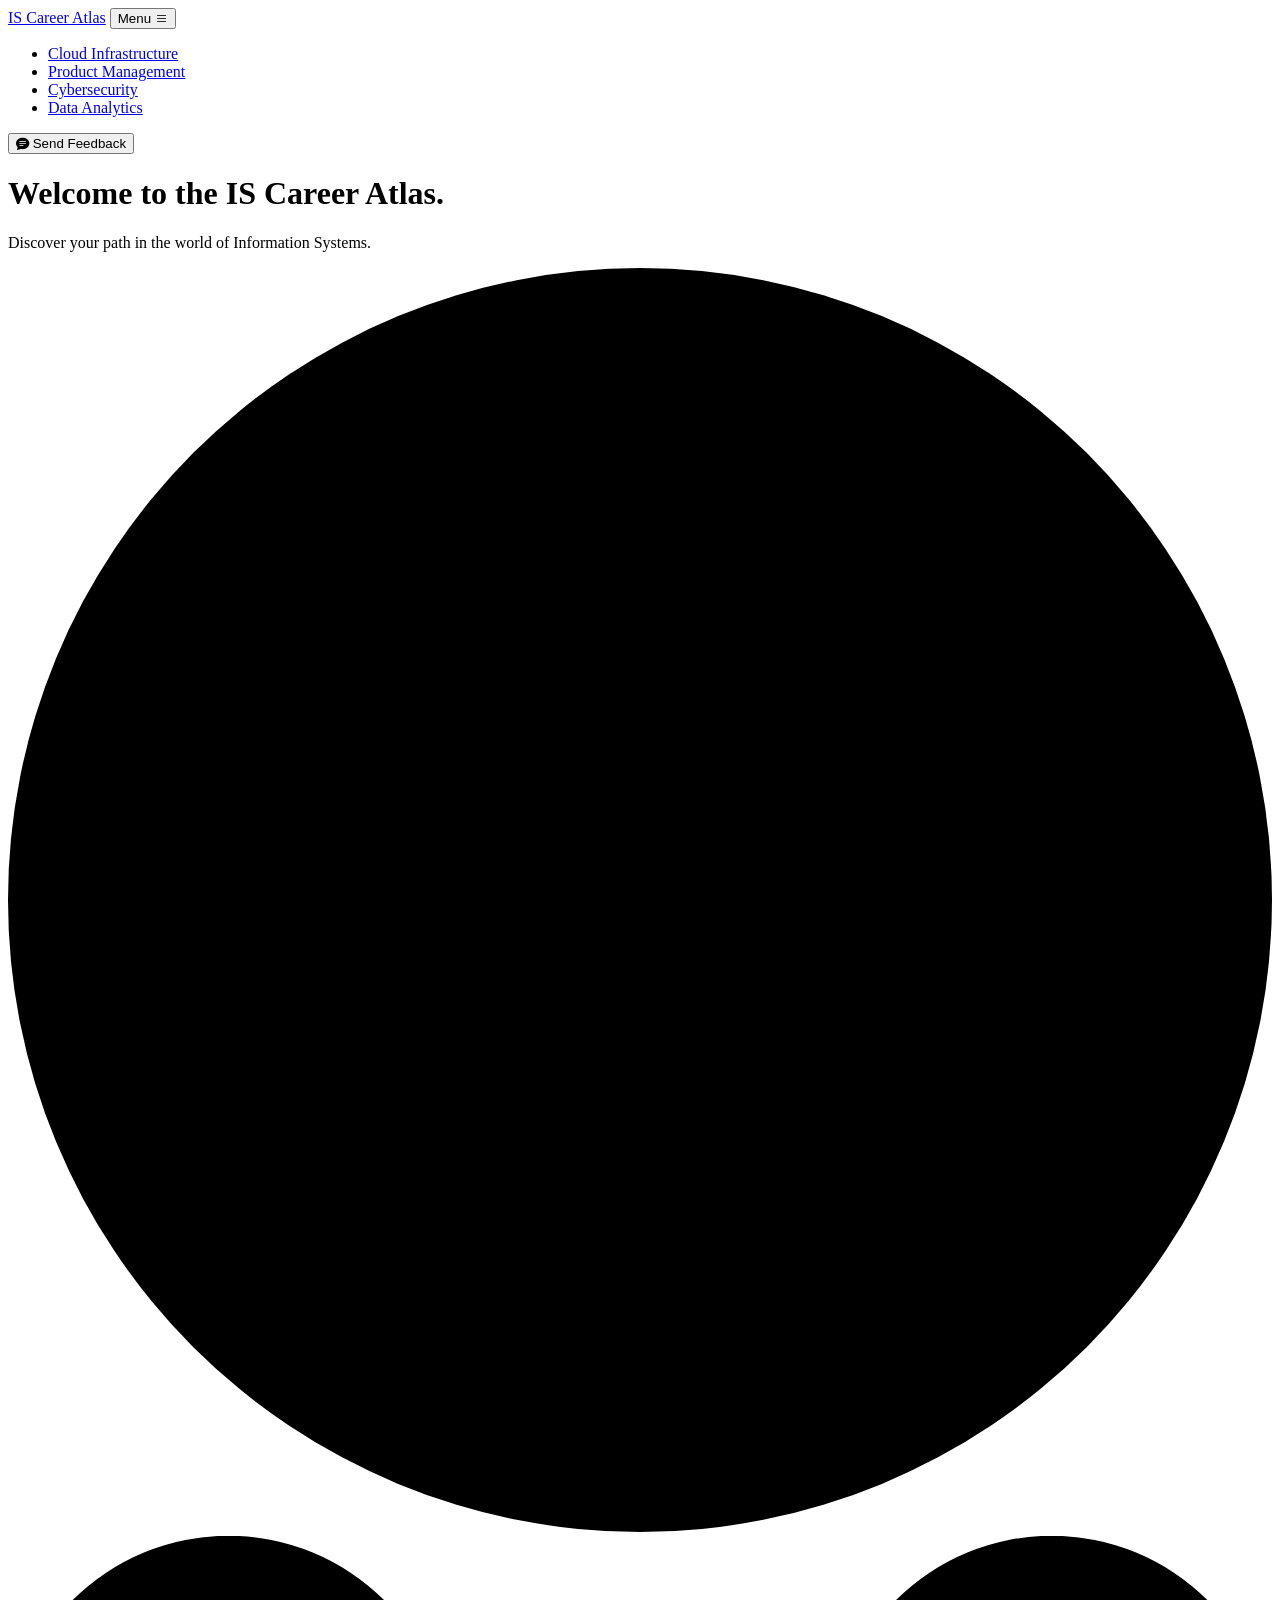
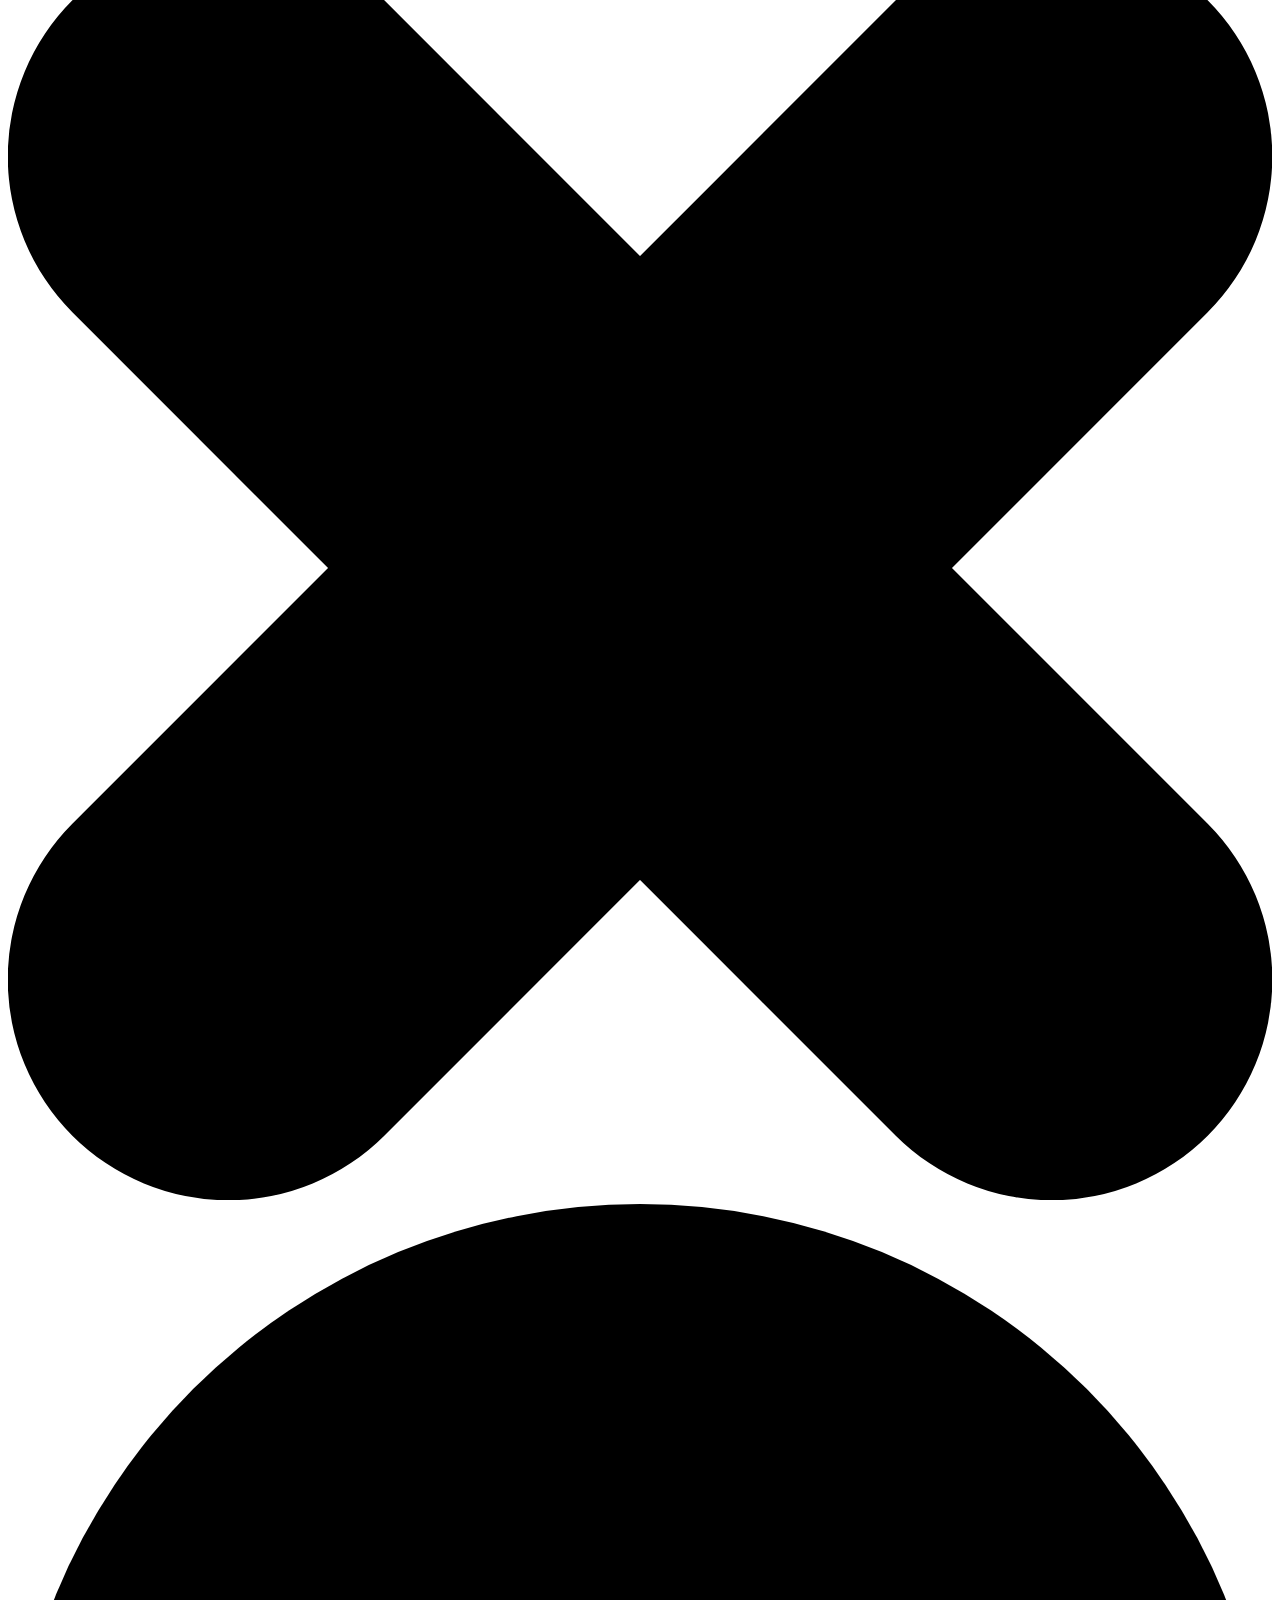
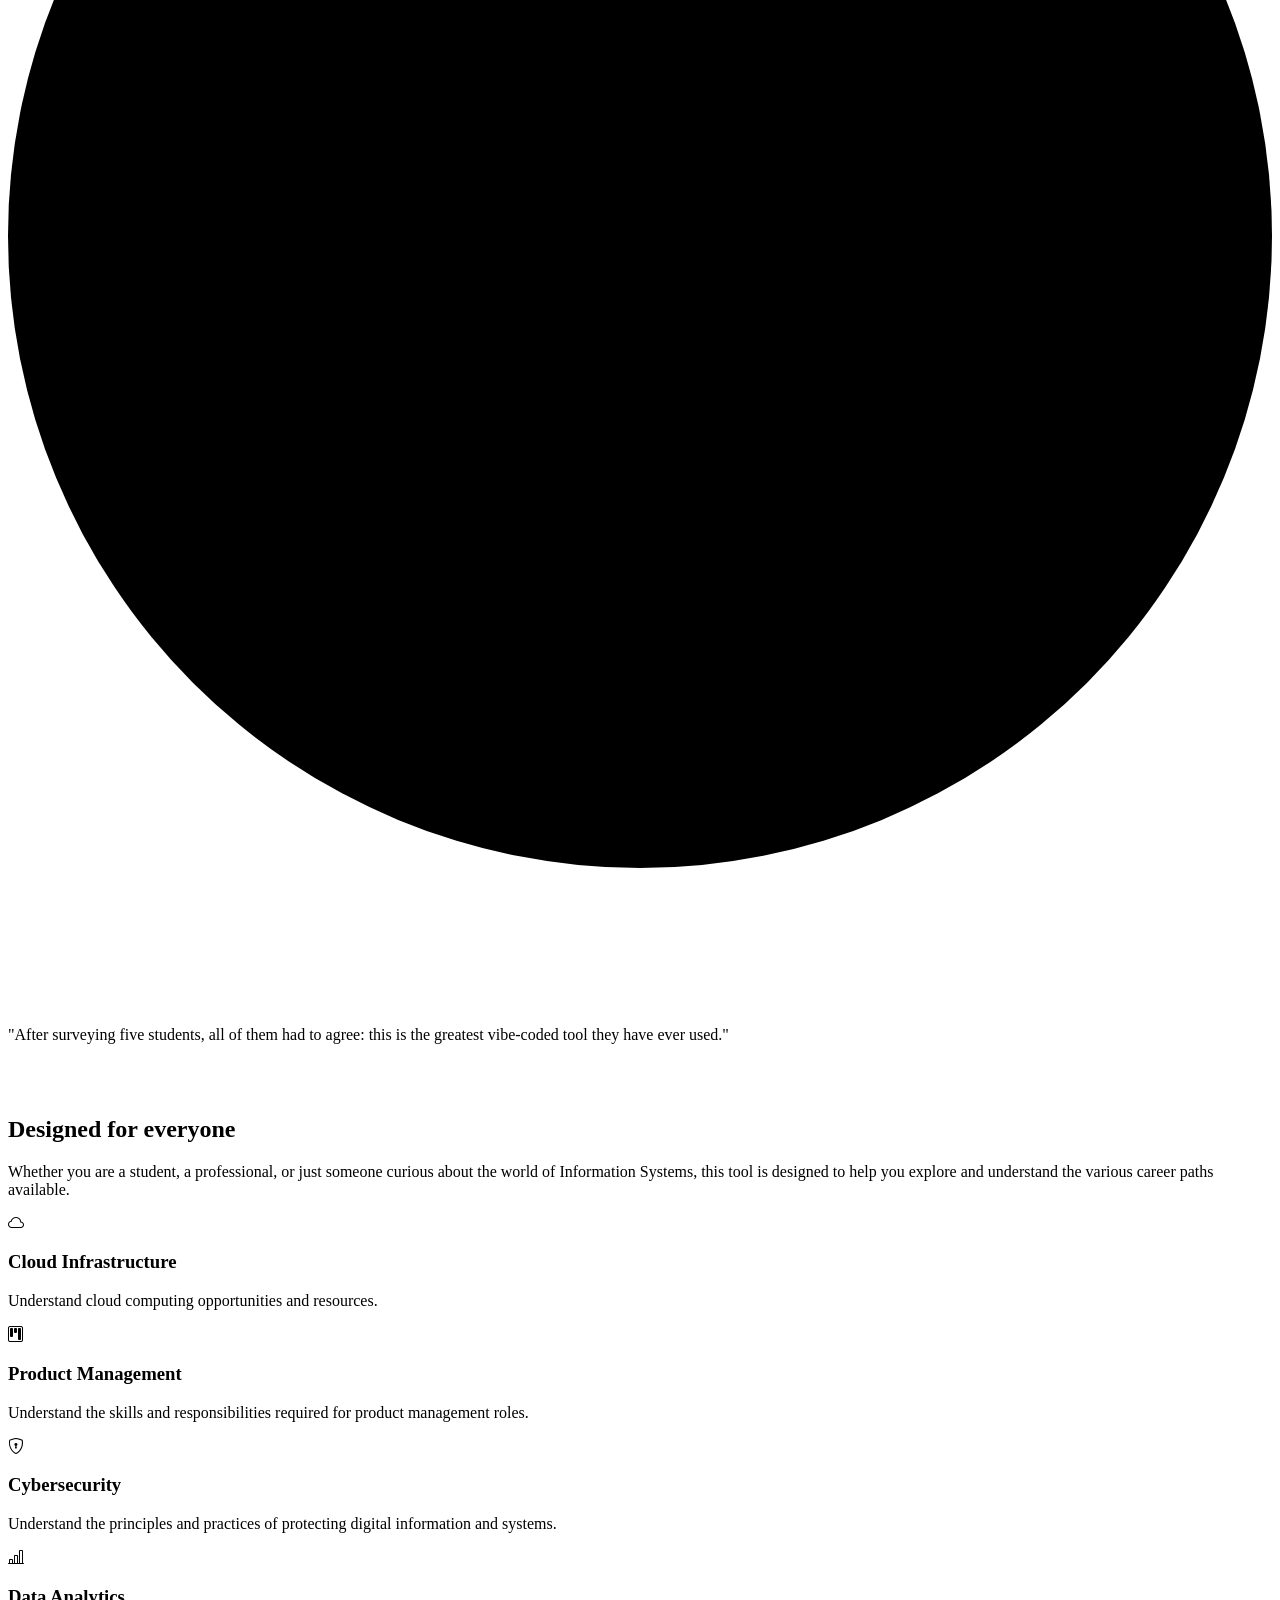
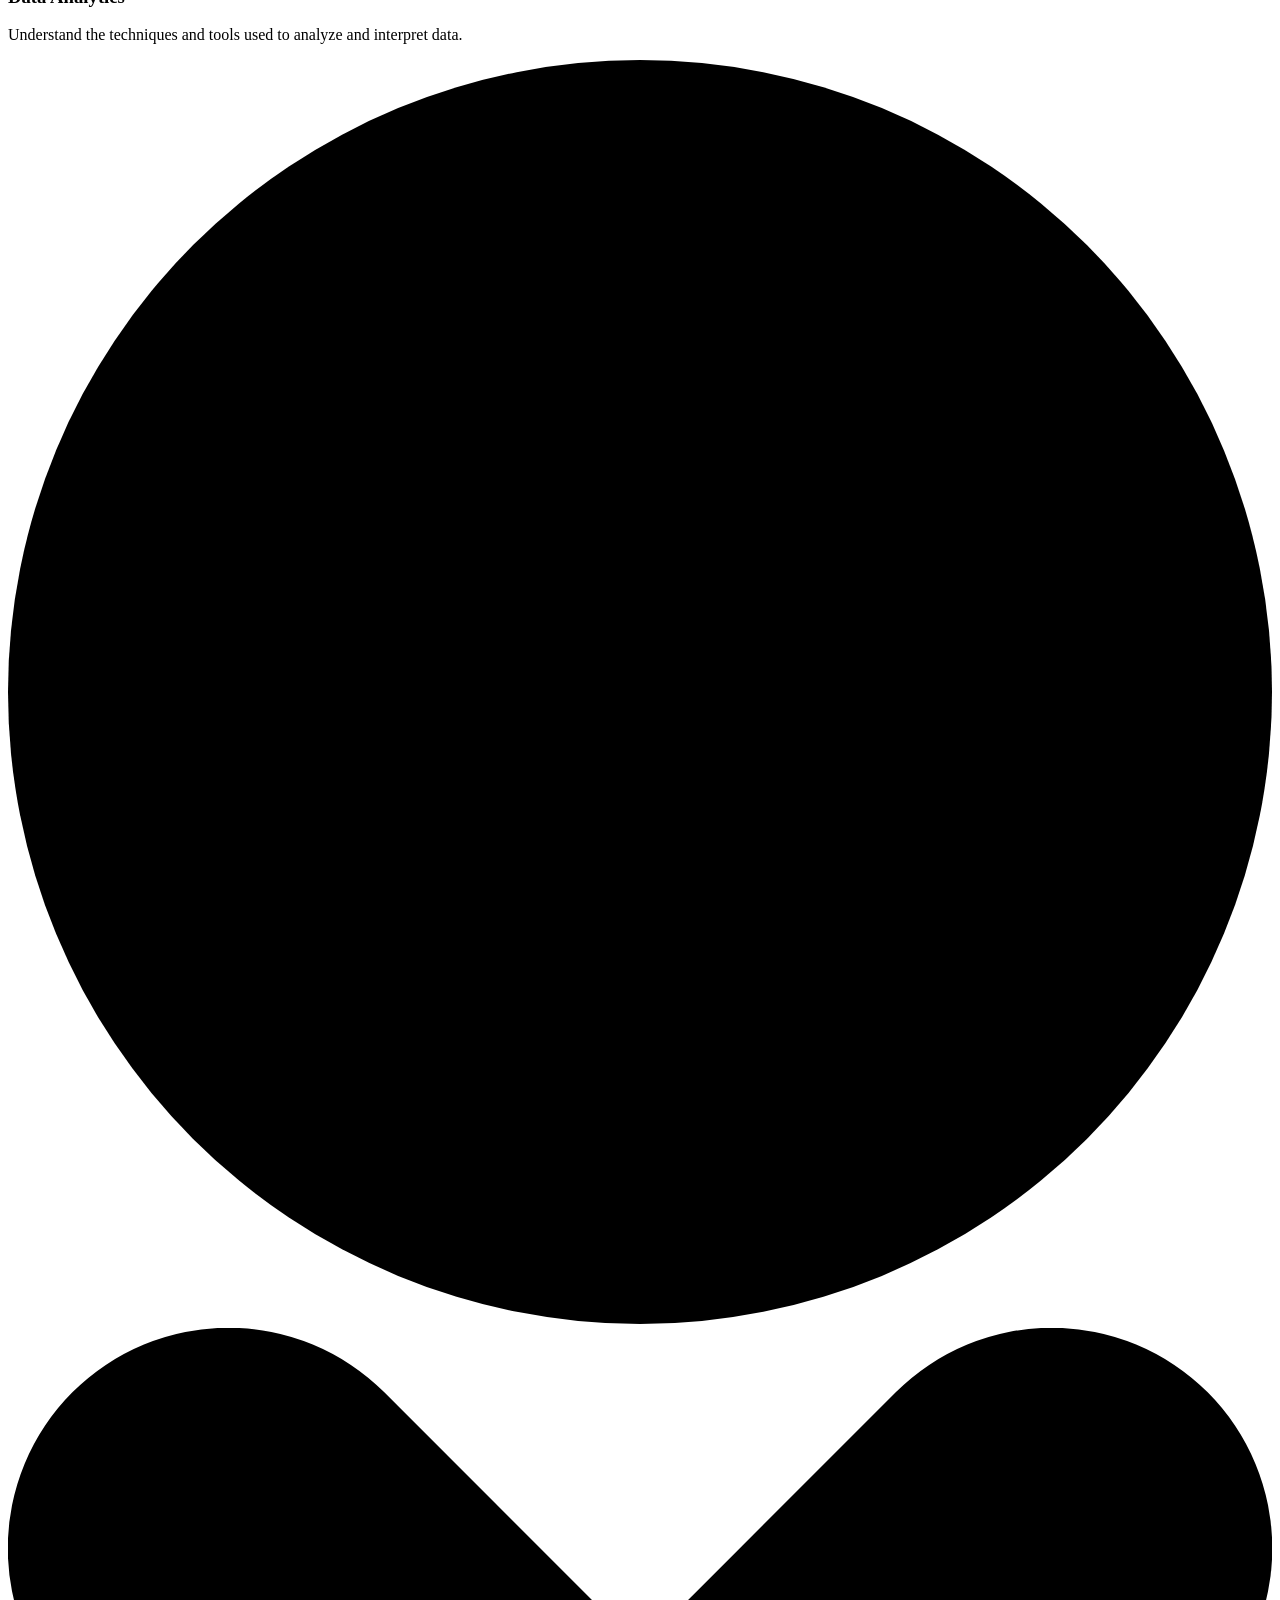
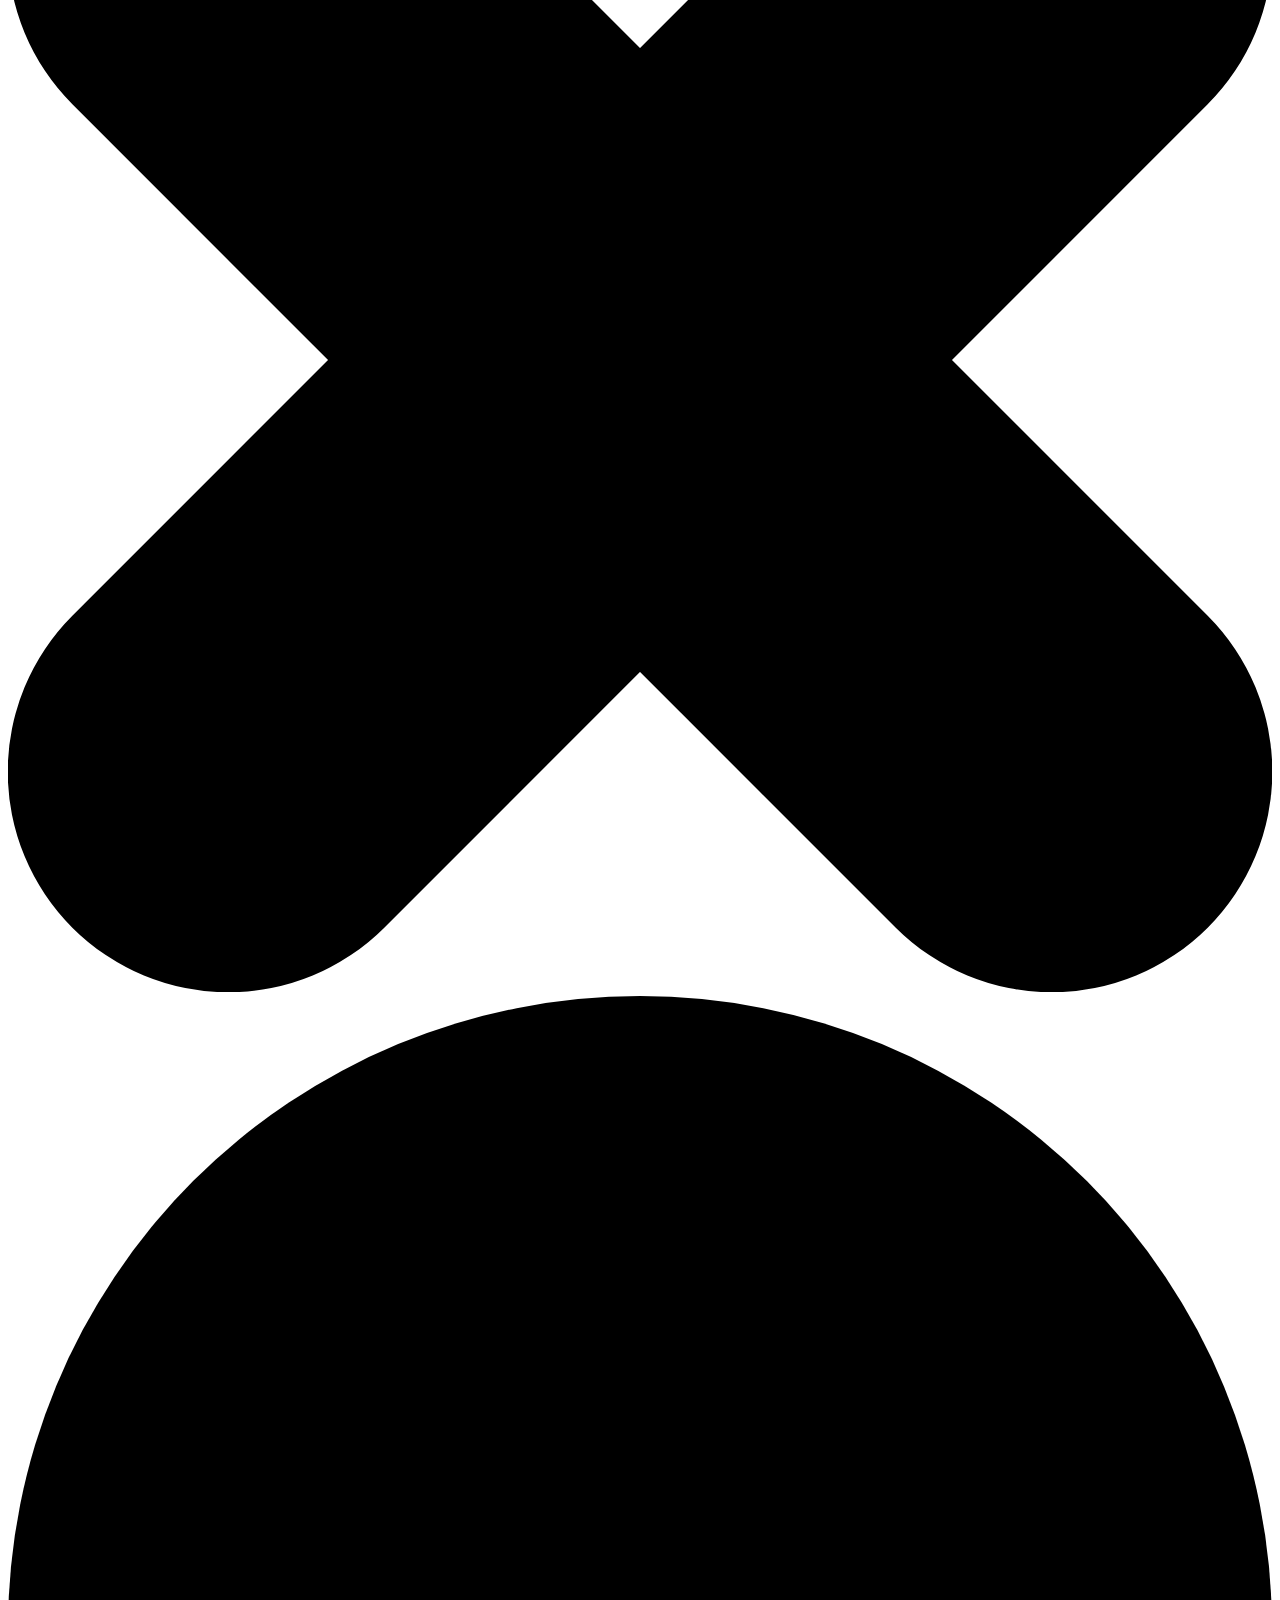
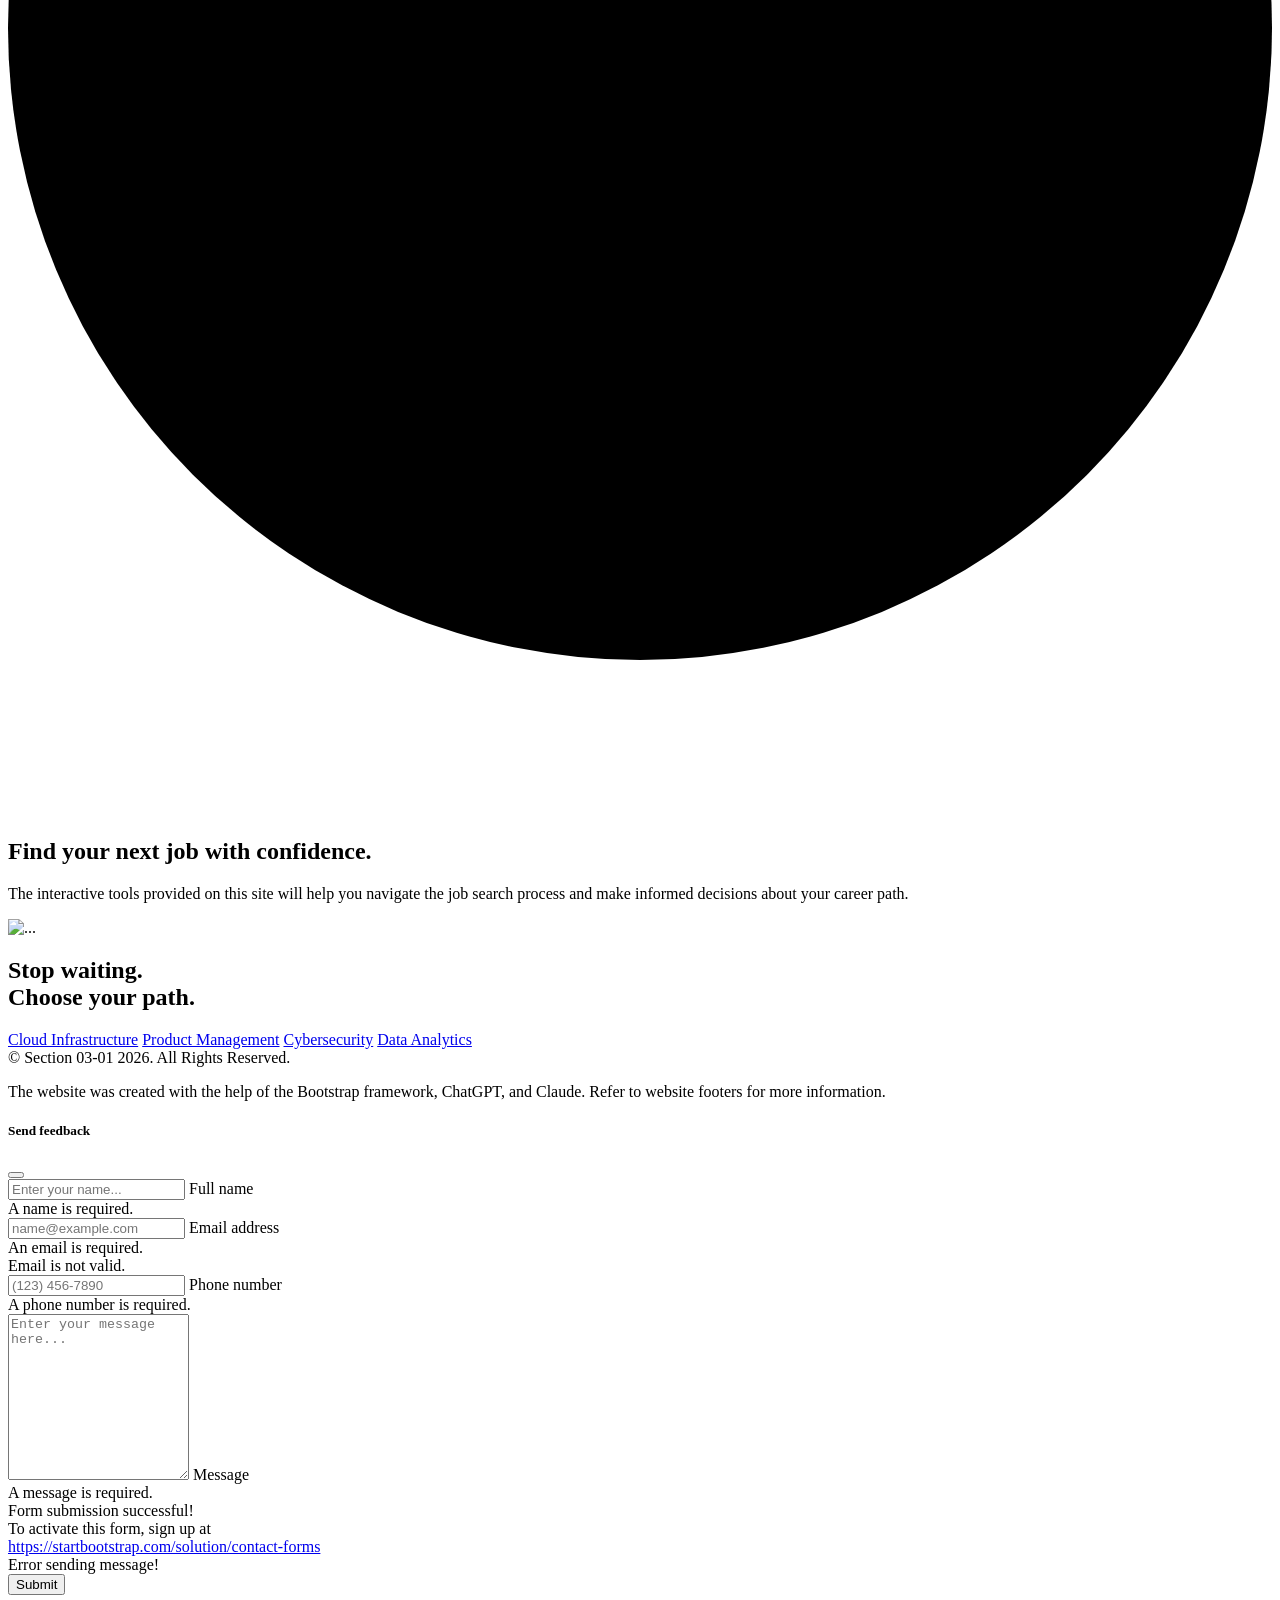
==== commit 3e2baba8: "Merge remote-tracking branch 'origin/main' # Conflicts: #	index.html" ====
--- a/index.html
+++ b/index.html
@@ -30,7 +30,7 @@
                     <ul class="navbar-nav ms-auto me-4 my-3 my-lg-0">
                         <li class="nav-item"><a class="nav-link me-lg-3" href="/pages/cloud.html">Cloud Infrastructure</a></li>
                         <li class="nav-item"><a class="nav-link me-lg-3" href="/pages/product.html">Product Management</a></li>
-                        <li class="nav-item"><a class="nav-link me-lg-3" href="/pages/cyber.html">Cyber Security</a></li>
+                        <li class="nav-item"><a class="nav-link me-lg-3" href="/pages/cyber.html">Cybersecurity</a></li>
                         <li class="nav-item"><a class="nav-link me-lg-3" href="/pages/data.html">Data Analytics</a></li>
                     </ul>
                     <button class="btn btn-primary rounded-pill px-3 mb-2 mb-lg-0" data-bs-toggle="modal" data-bs-target="#feedbackModal">
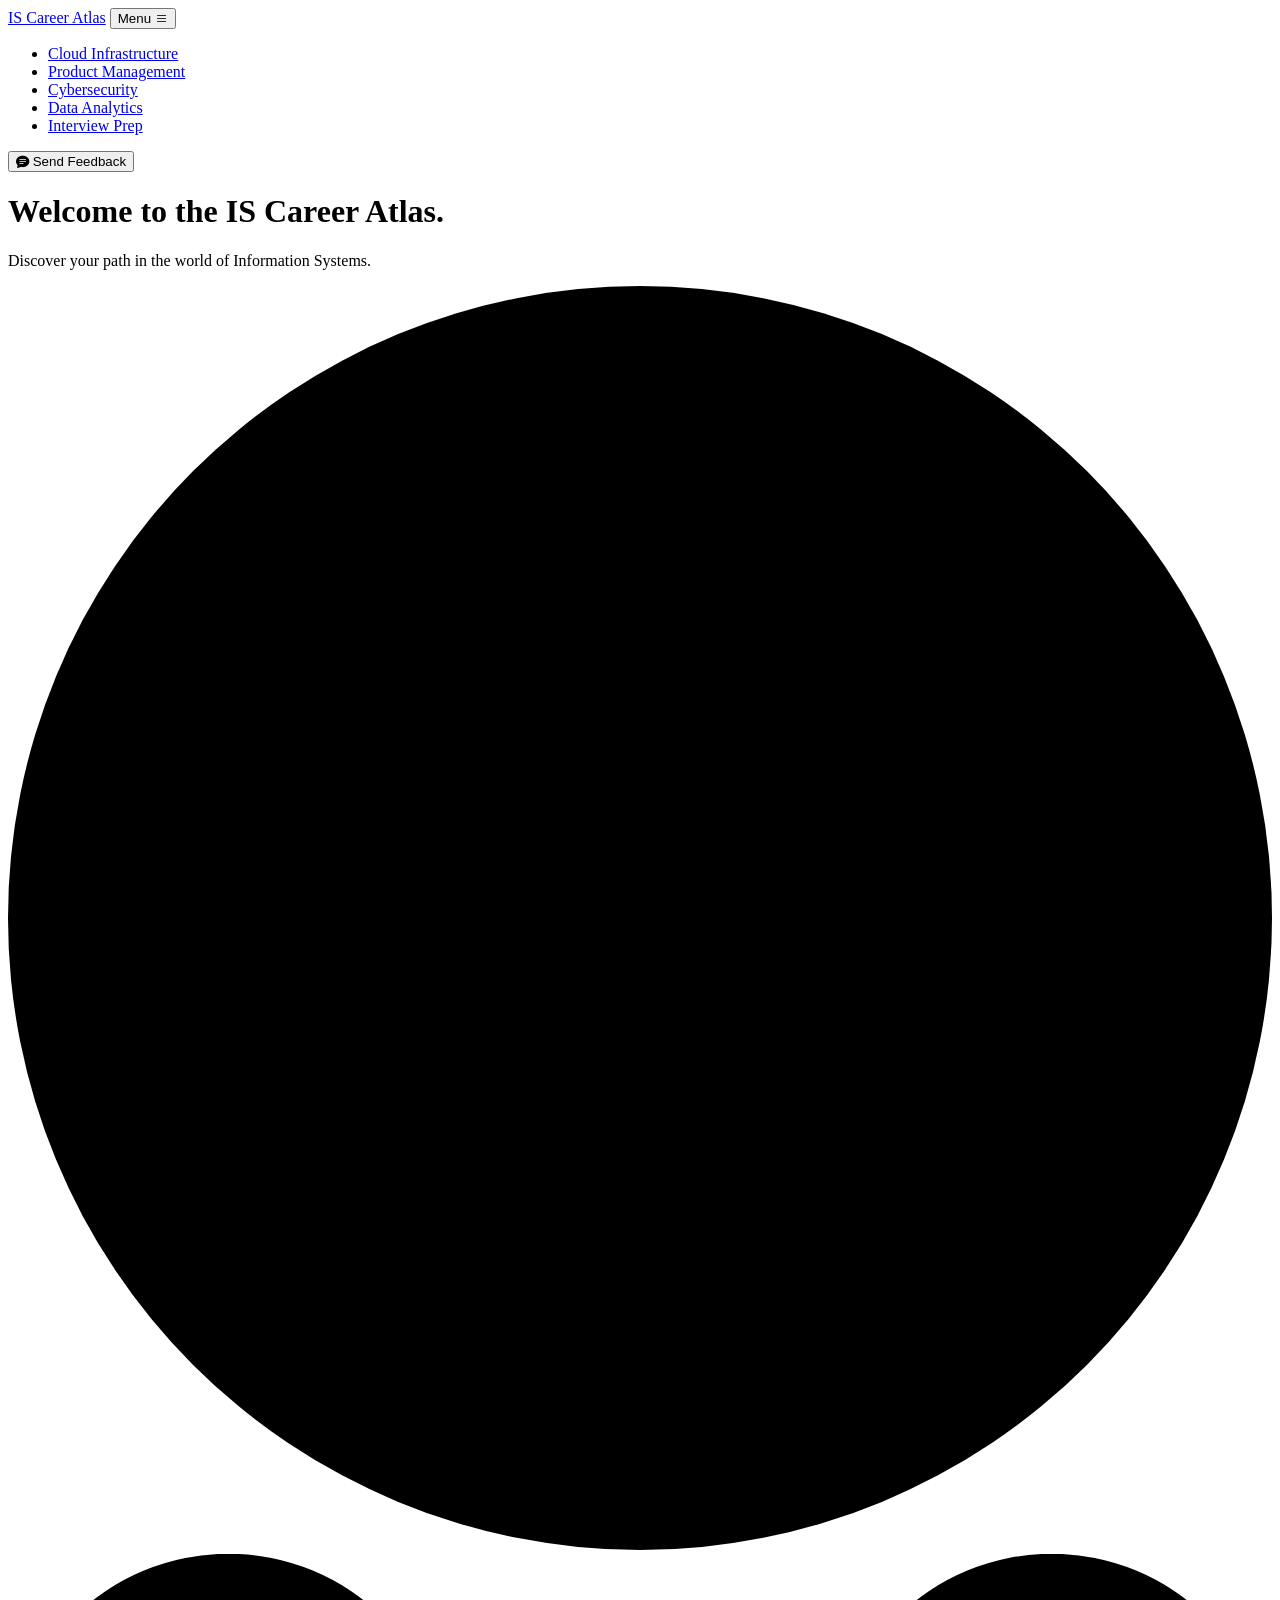
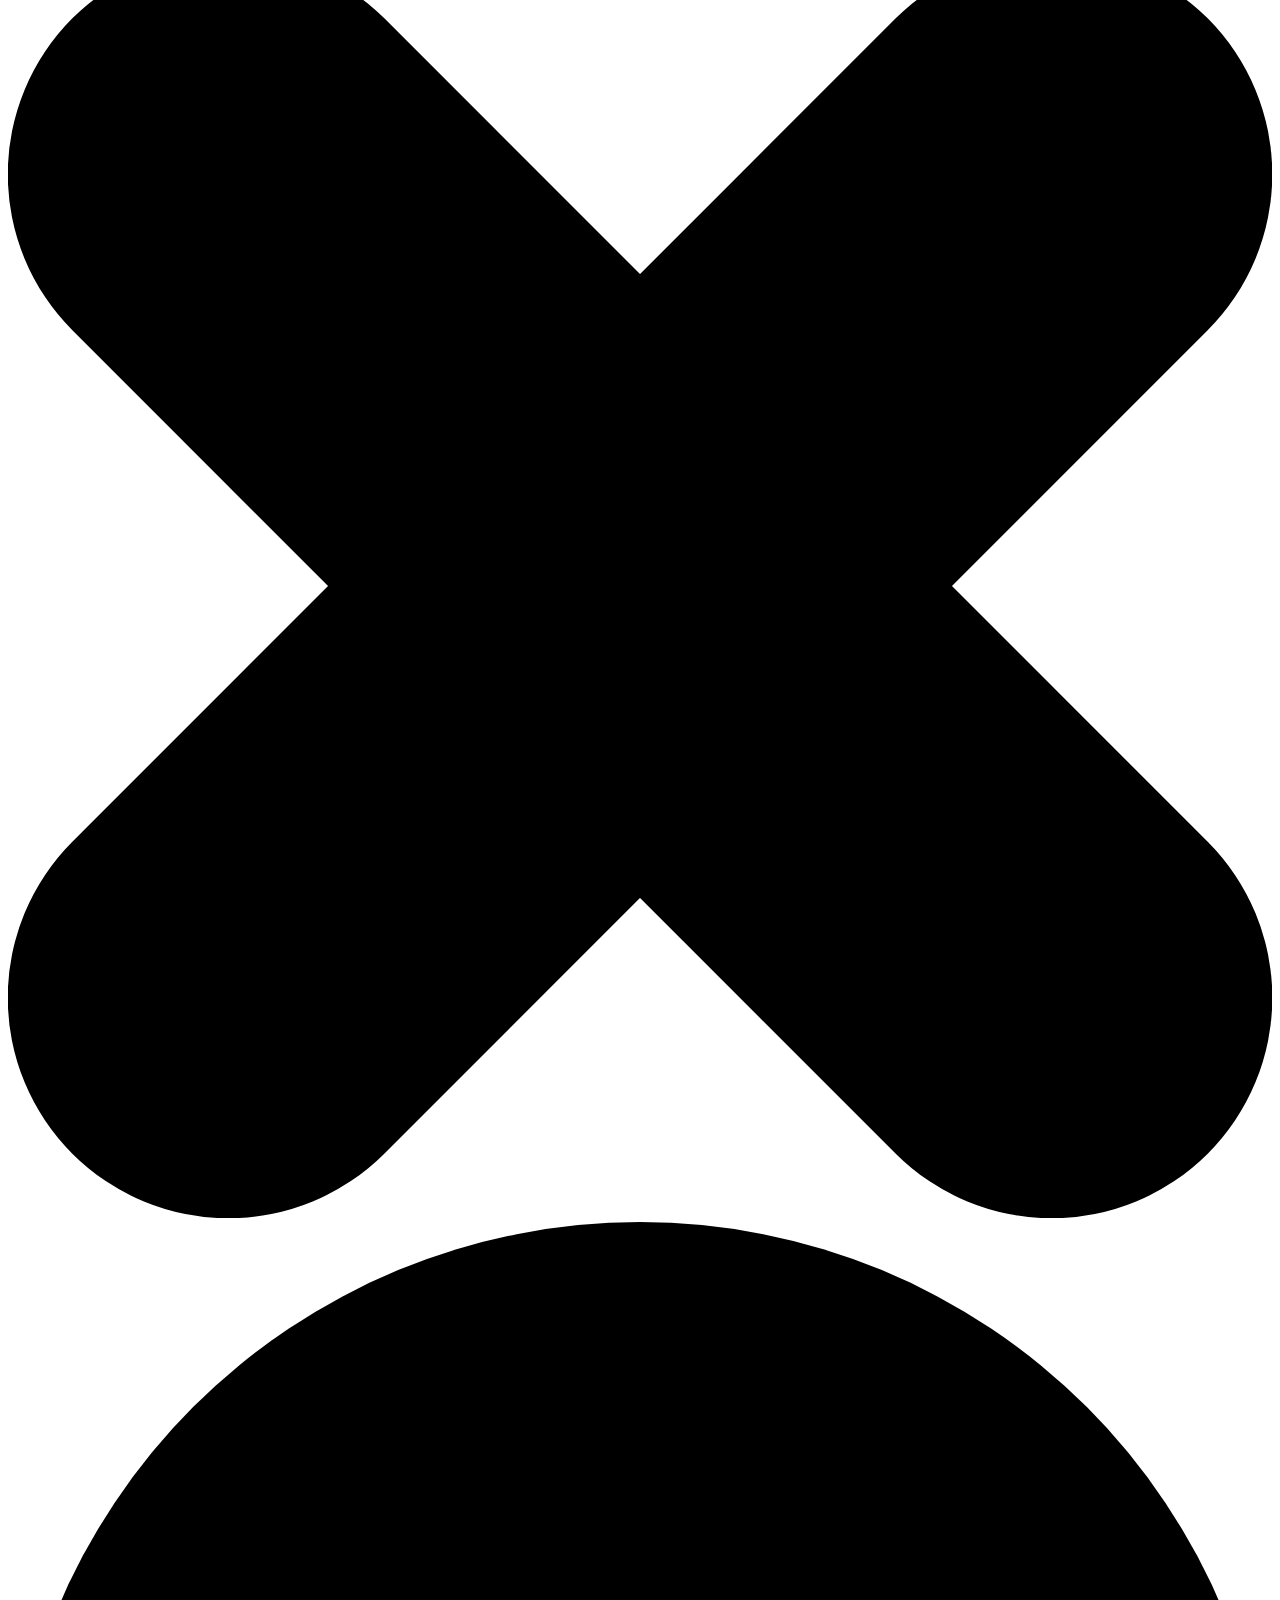
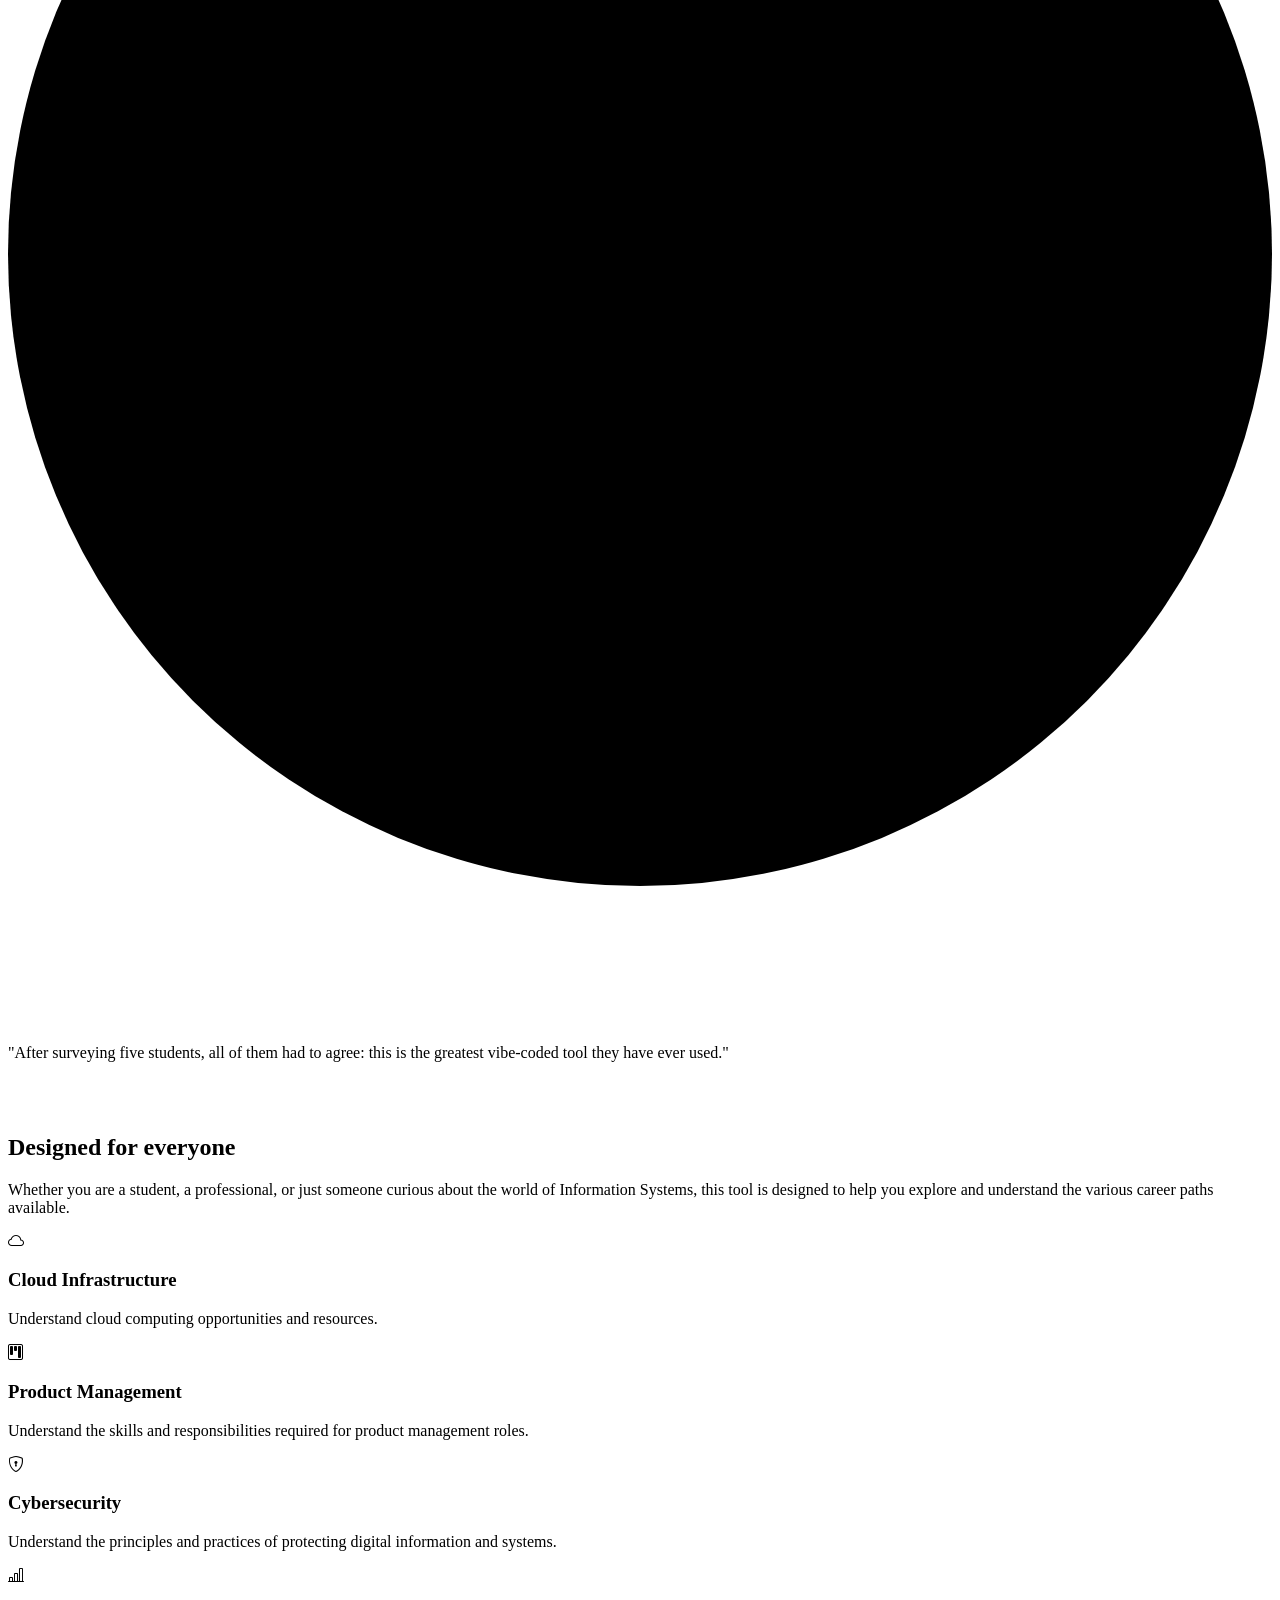
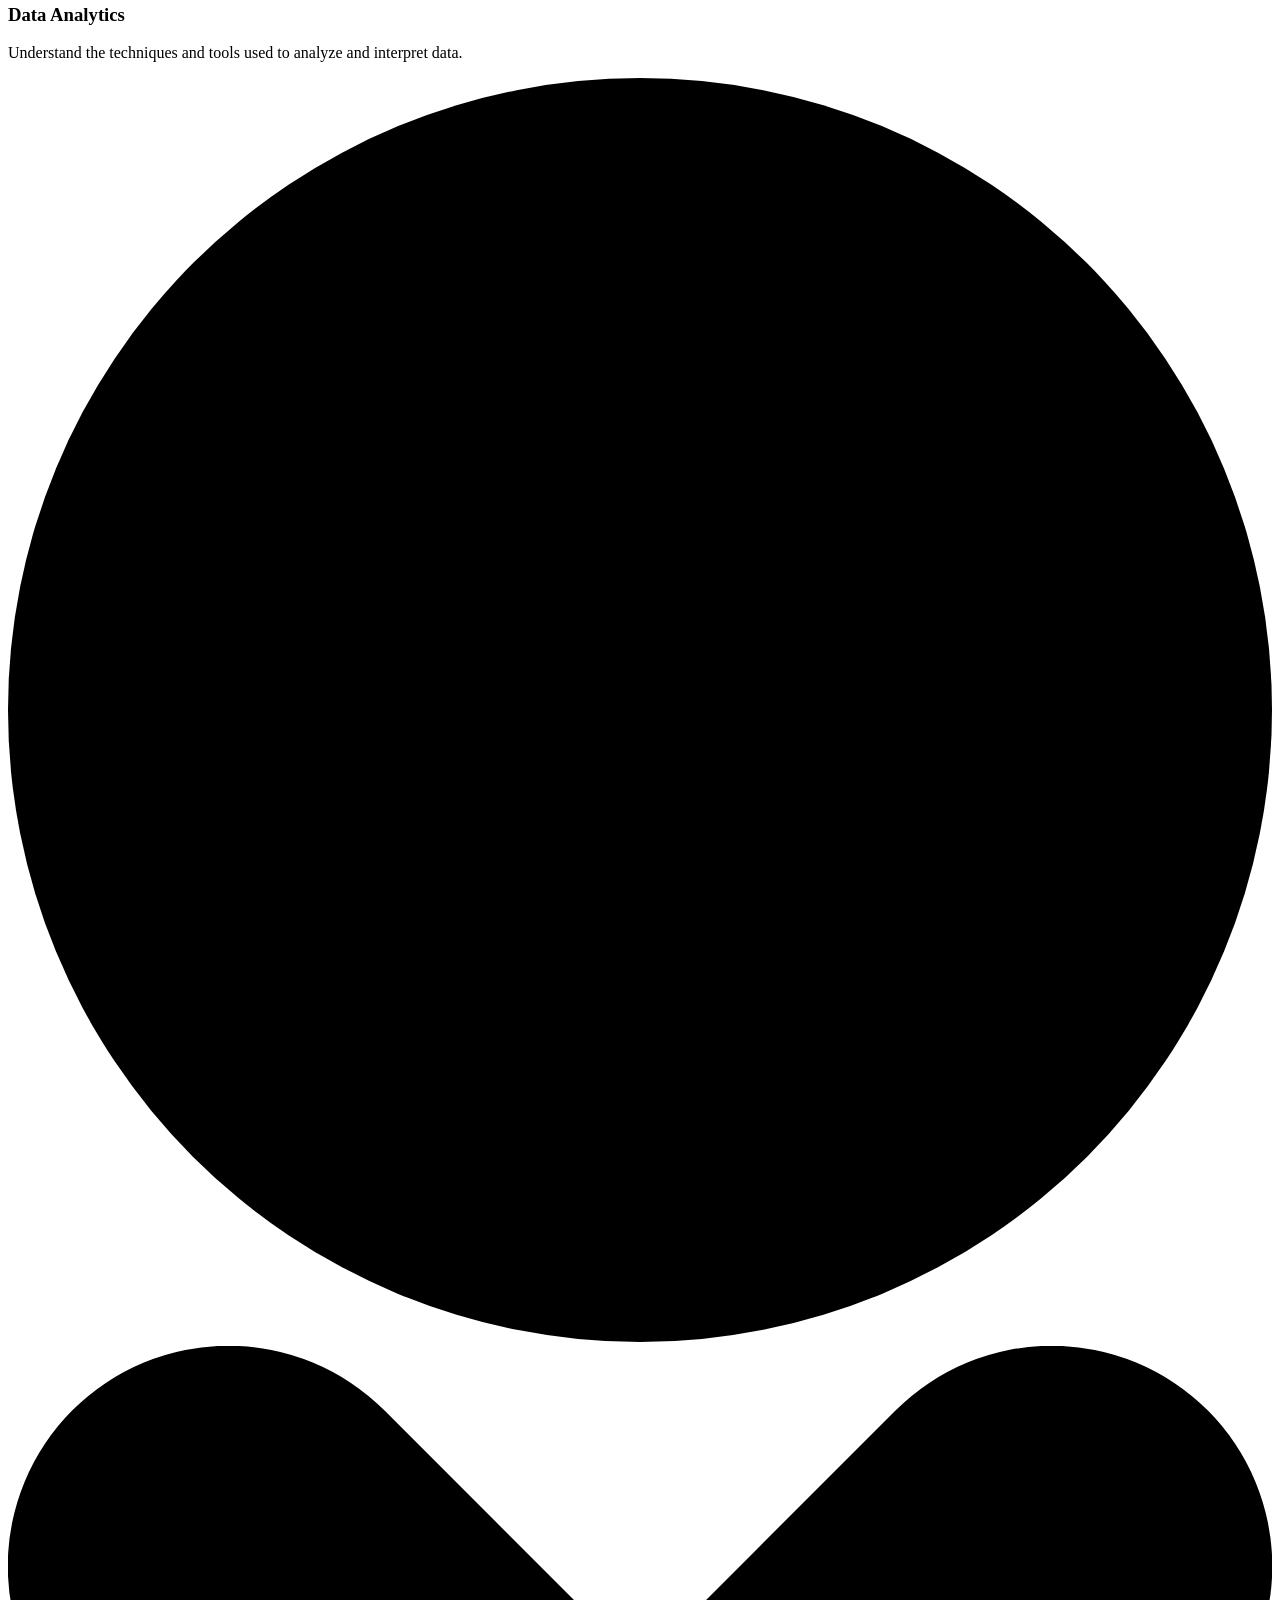
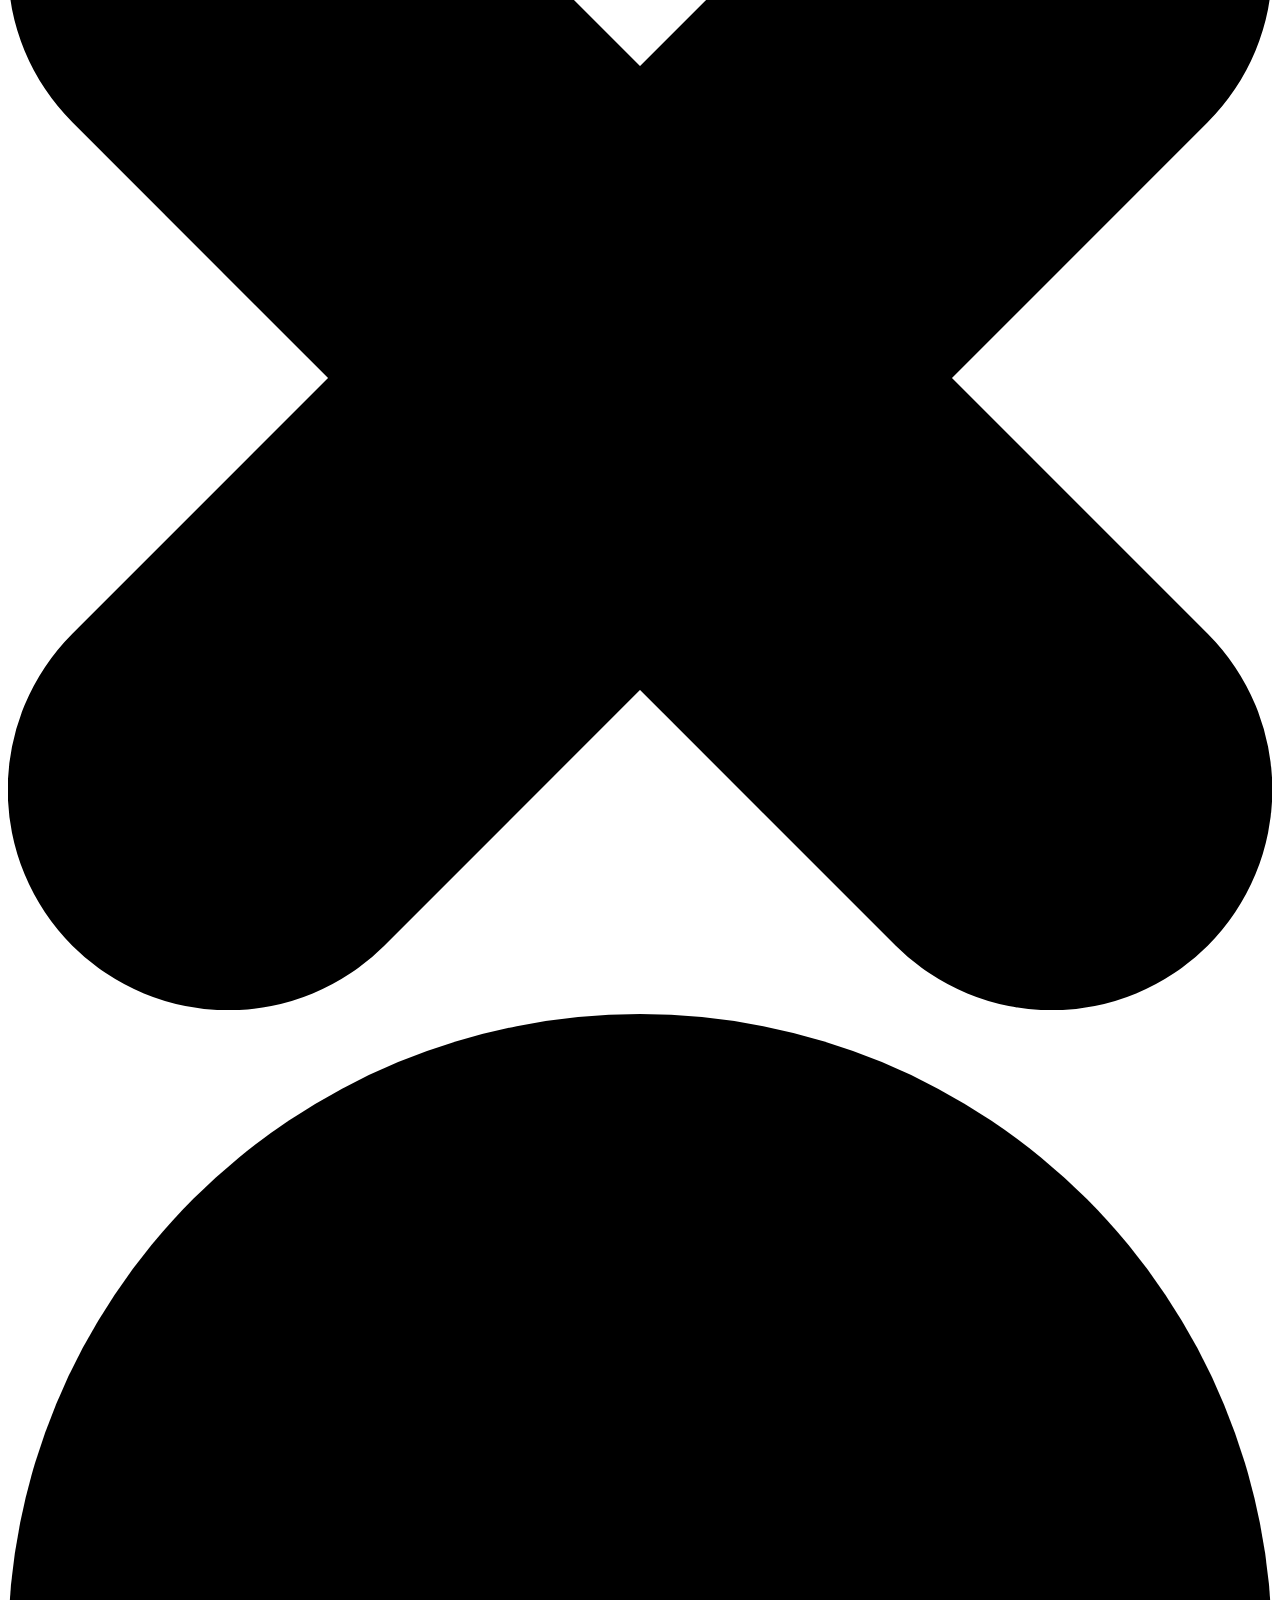
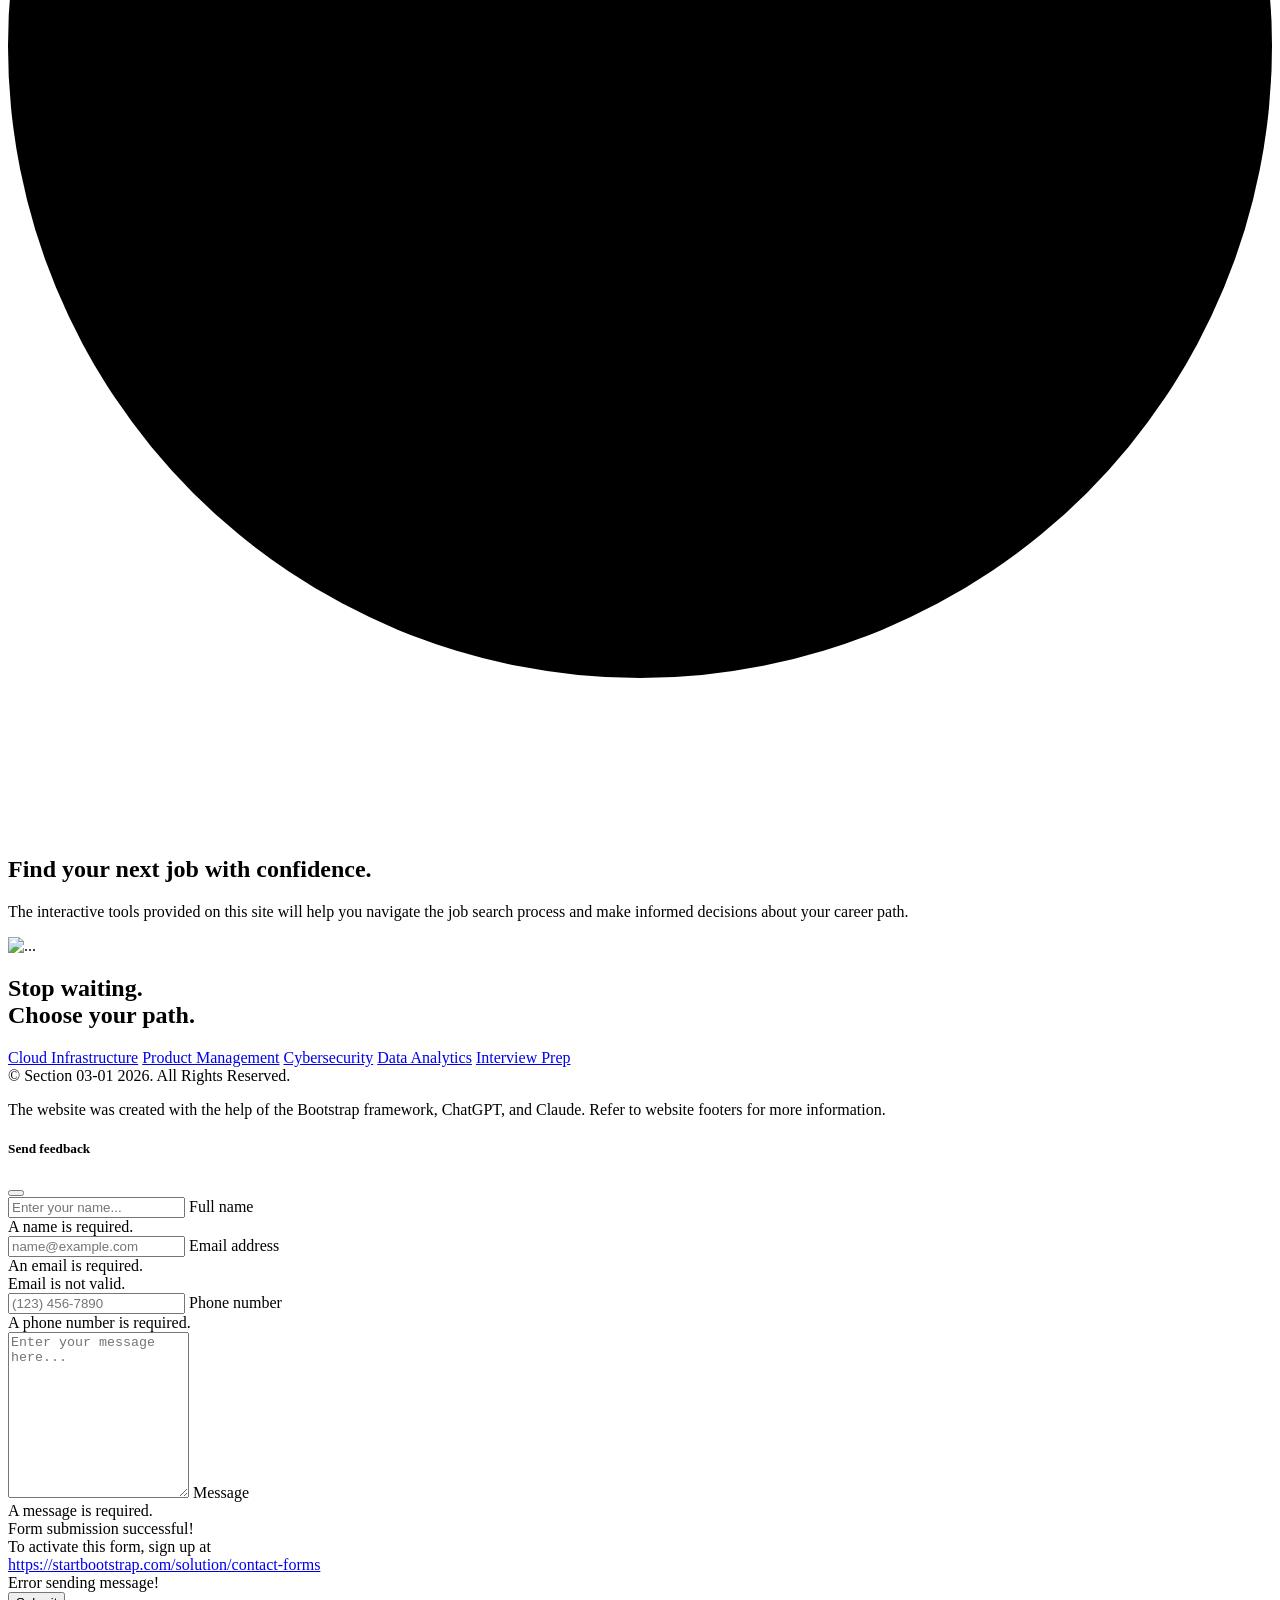
==== commit 6ecda85f: "Added the interview page, tweaked index" ====
--- a/index.html
+++ b/index.html
@@ -12,7 +12,7 @@
         <!-- Google fonts-->
         <link rel="preconnect" href="https://fonts.gstatic.com" />
         <link href="https://fonts.googleapis.com/css2?family=Newsreader:ital,wght@0,600;1,600&amp;display=swap" rel="stylesheet" />
-        <link href="https://fonts.googleapis.com/css2?family=Mulish:ital,wght@0,300;0,500;0,600;0,700;1,300;1,500;1,600;1,700&amp;display=swap" rel="stylesheet" />
+        <link href="httpsff://fonts.googleapis.com/css2?family=Mulish:ital,wght@0,300;0,500;0,600;0,700;1,300;1,500;1,600;1,700&amp;display=swap" rel="stylesheet" />
         <link href="https://fonts.googleapis.com/css2?family=Kanit:ital,wght@0,400;1,400&amp;display=swap" rel="stylesheet" />
         <!-- Core theme CSS (includes Bootstrap)-->
         <link href="css/styles.css" rel="stylesheet" />
@@ -32,6 +32,7 @@
                         <li class="nav-item"><a class="nav-link me-lg-3" href="/pages/product.html">Product Management</a></li>
                         <li class="nav-item"><a class="nav-link me-lg-3" href="/pages/cyber.html">Cybersecurity</a></li>
                         <li class="nav-item"><a class="nav-link me-lg-3" href="/pages/data.html">Data Analytics</a></li>
+                        <li class="nav-item"><a class="nav-link me-lg-3" href="/pages/is-career-launchpad.html">Interview Prep</a></li>
                     </ul>
                     <button class="btn btn-primary rounded-pill px-3 mb-2 mb-lg-0" data-bs-toggle="modal" data-bs-target="#feedbackModal">
                         <span class="d-flex align-items-center">
@@ -209,6 +210,7 @@
                         <a class="btn btn-outline-light py-3 px-4 rounded-pill" href="pages/product.html">Product Management</a>
                         <a class="btn btn-outline-light py-3 px-4 rounded-pill" href="pages/cyber.html">Cybersecurity</a>
                         <a class="btn btn-outline-light py-3 px-4 rounded-pill" href="pages/data.html">Data Analytics</a>
+                        <a class="btn btn-outline-light py-3 px-4 rounded-pill" href="pages/is-career-launchpad.html">Interview Prep</a>
                     </div>
                 </div>
             </div>
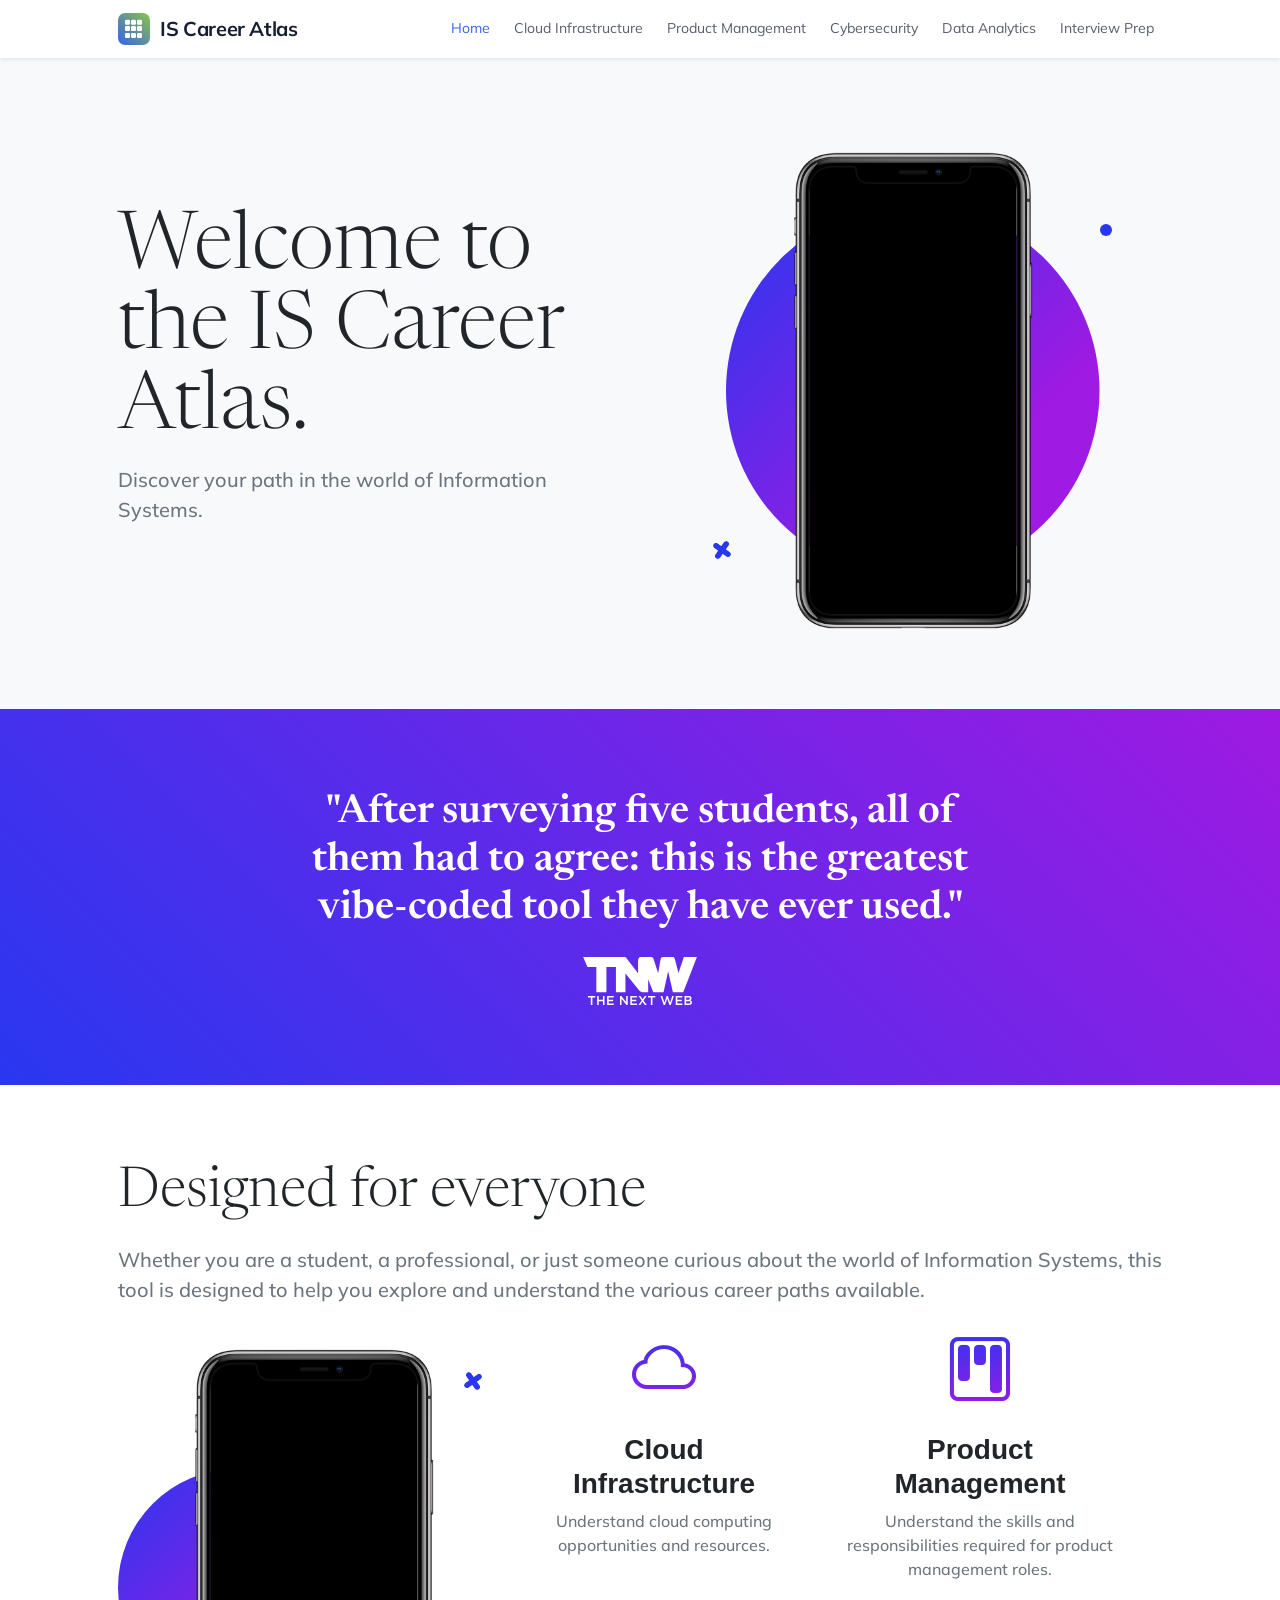
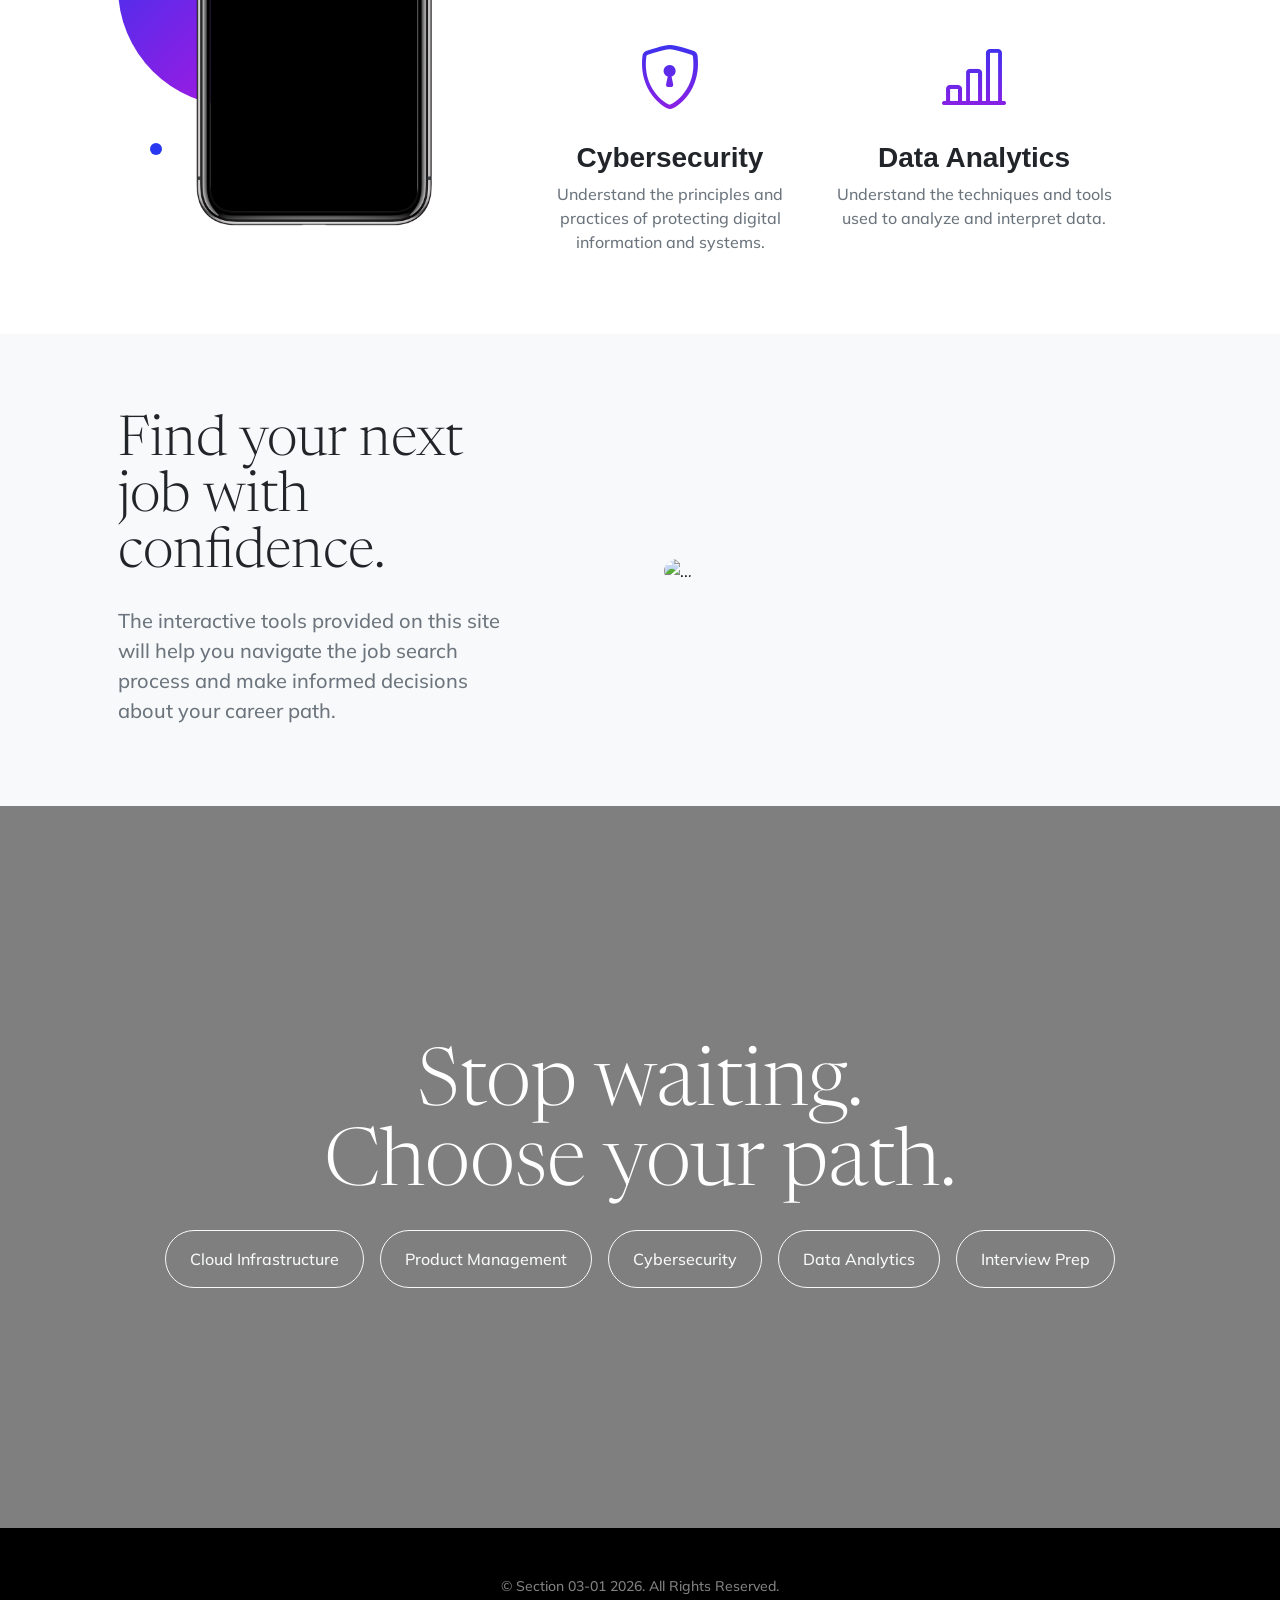
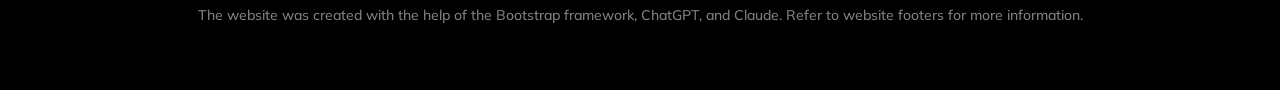
==== commit c9066e18: "Added a unified navbar" ====
--- a/index.html
+++ b/index.html
@@ -19,27 +19,19 @@
     </head>
     <body id="page-top">
         <!-- Navigation-->
-        <nav class="navbar navbar-expand-lg navbar-light fixed-top shadow-sm" id="mainNav">
-            <div class="container px-5">
-                <a class="navbar-brand fw-bold" href="#page-top">IS Career Atlas</a>
-                <button class="navbar-toggler" type="button" data-bs-toggle="collapse" data-bs-target="#navbarResponsive" aria-controls="navbarResponsive" aria-expanded="false" aria-label="Toggle navigation">
-                    Menu
-                    <i class="bi-list"></i>
-                </button>
-                <div class="collapse navbar-collapse" id="navbarResponsive">
-                    <ul class="navbar-nav ms-auto me-4 my-3 my-lg-0">
-                        <li class="nav-item"><a class="nav-link me-lg-3" href="/pages/cloud.html">Cloud Infrastructure</a></li>
-                        <li class="nav-item"><a class="nav-link me-lg-3" href="/pages/product.html">Product Management</a></li>
-                        <li class="nav-item"><a class="nav-link me-lg-3" href="/pages/cyber.html">Cybersecurity</a></li>
-                        <li class="nav-item"><a class="nav-link me-lg-3" href="/pages/data.html">Data Analytics</a></li>
-                        <li class="nav-item"><a class="nav-link me-lg-3" href="/pages/is-career-launchpad.html">Interview Prep</a></li>
+        <nav class="navbar navbar-expand-lg navbar-light fixed-top cloud-nav shadow-sm">
+            <div class="container px-4 px-lg-5">
+                <a class="navbar-brand brand-mark fw-bold" href="index.html"><span class="brand-cube"><i class="bi bi-grid-3x3-gap-fill"></i></span> IS Career Atlas</a>
+                <button class="navbar-toggler" type="button" data-bs-toggle="collapse" data-bs-target="#siteNav" aria-controls="siteNav" aria-expanded="false" aria-label="Toggle navigation"><span class="navbar-toggler-icon"></span></button>
+                <div class="collapse navbar-collapse" id="siteNav">
+                    <ul class="navbar-nav ms-auto align-items-lg-center gap-lg-2">
+                        <li class="nav-item"><a class="nav-link active" aria-current="page" href="index.html">Home</a></li>
+                        <li class="nav-item"><a class="nav-link" href="pages/cloud.html">Cloud Infrastructure</a></li>
+                        <li class="nav-item"><a class="nav-link" href="pages/product.html">Product Management</a></li>
+                        <li class="nav-item"><a class="nav-link" href="pages/cyber.html">Cybersecurity</a></li>
+                        <li class="nav-item"><a class="nav-link" href="pages/data.html">Data Analytics</a></li>
+                        <li class="nav-item"><a class="nav-link" href="pages/is-career-launchpad.html">Interview Prep</a></li>
                     </ul>
-                    <button class="btn btn-primary rounded-pill px-3 mb-2 mb-lg-0" data-bs-toggle="modal" data-bs-target="#feedbackModal">
-                        <span class="d-flex align-items-center">
-                            <i class="bi-chat-text-fill me-2"></i>
-                            <span class="small">Send Feedback</span>
-                        </span>
-                    </button>
                 </div>
             </div>
         </nav>
